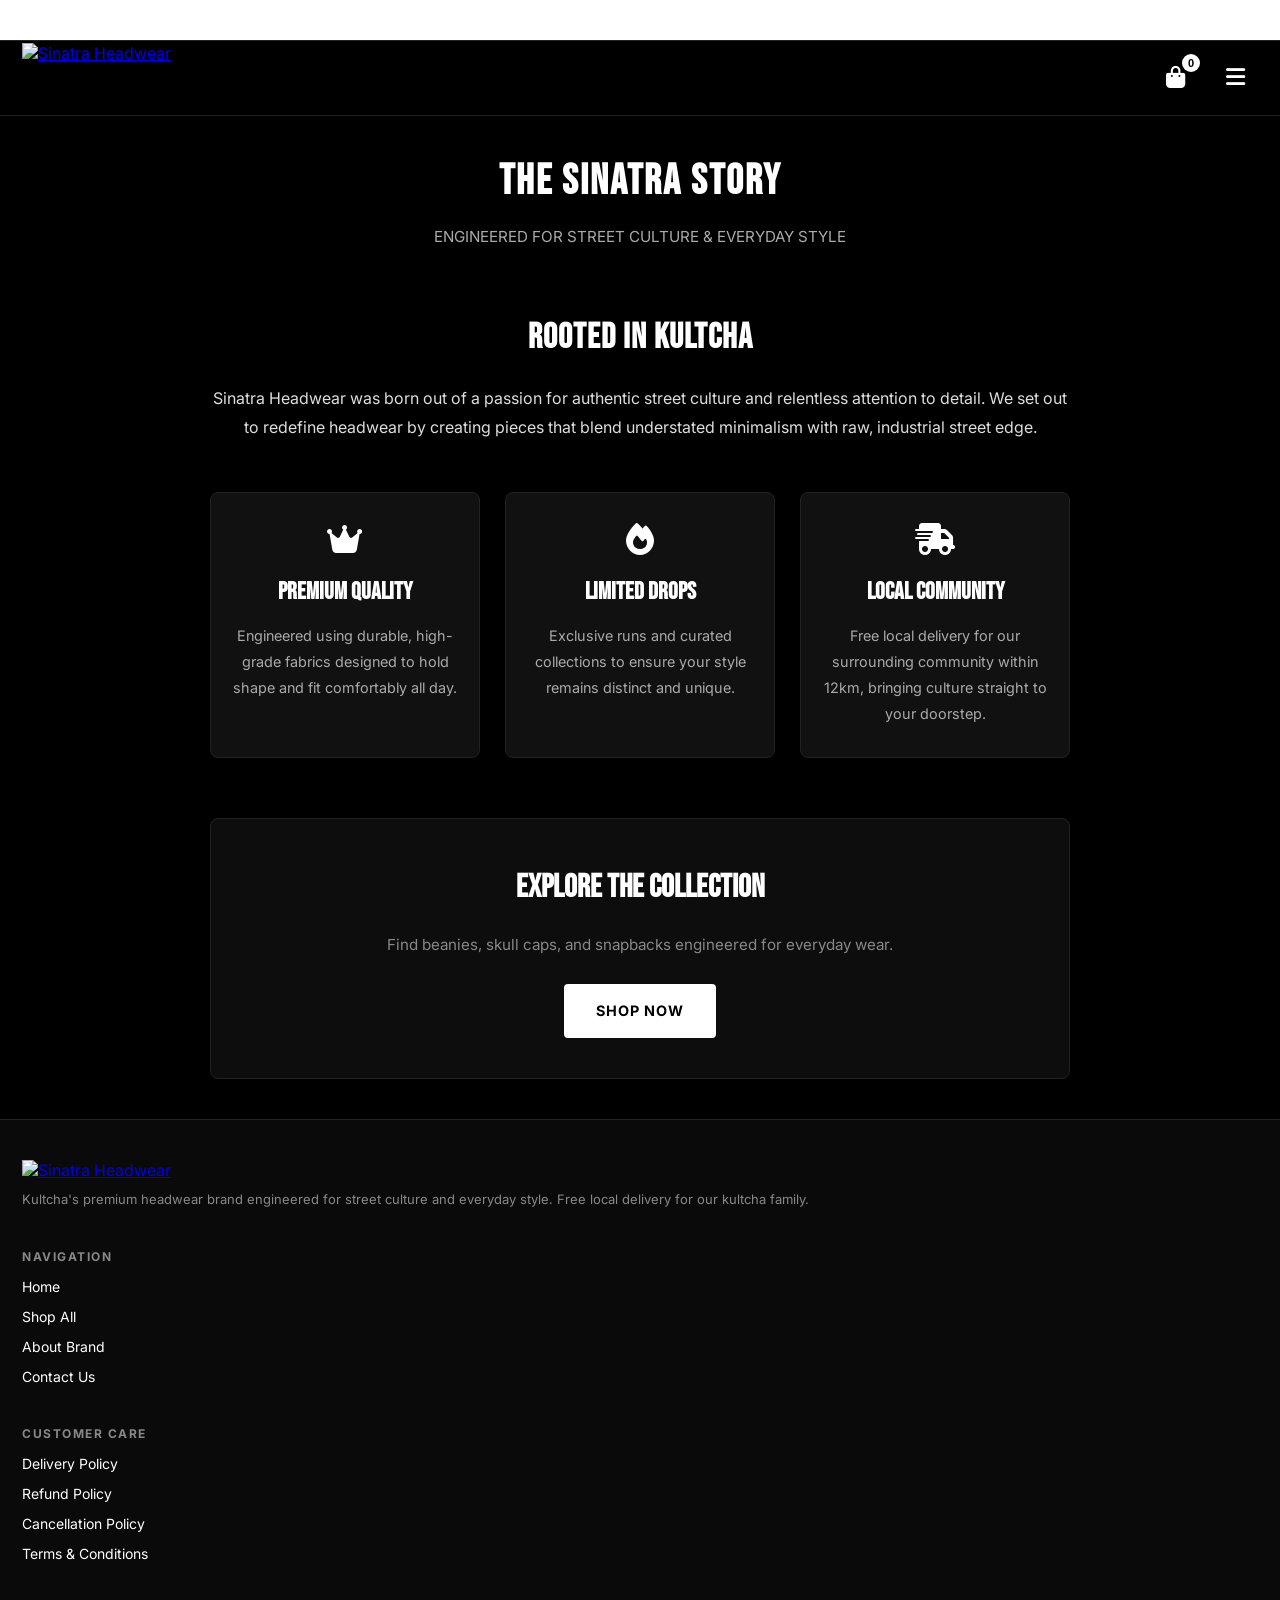
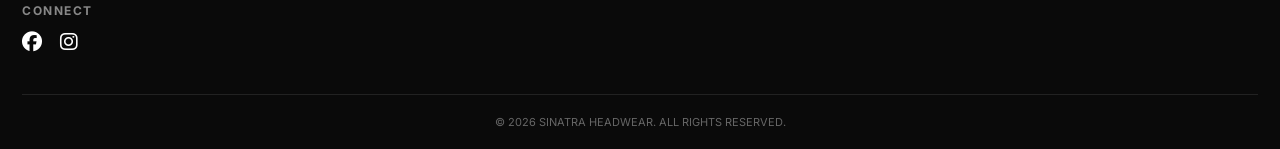
==== about.html @ 1bd2e00b "Add files via upload" ====
<!DOCTYPE html>
<html lang="en">
<head>
  <meta charset="UTF-8">
  <meta name="viewport" content="width=device-width, initial-scale=1.0">
  <title>About Us | Sinatra Headwear</title>

  <link rel="preconnect" href="https://fonts.googleapis.com">
  <link rel="preconnect" href="https://fonts.gstatic.com" crossorigin>
  <link href="https://fonts.googleapis.com/css2?family=Bebas+Neue&family=Inter:wght@300;400;500;600;700&display=swap" rel="stylesheet">

  <link rel="stylesheet" href="https://cdnjs.cloudflare.com/ajax/libs/font-awesome/6.7.2/css/all.min.css">

  <link rel="stylesheet" href="css/style.css">
  <link rel="stylesheet" href="style.css">
</head>
<body>

  <div class="announcement-bar">
    <p>Free Local Delivery • Free Delivery on Orders Over R600 • Delivery 4–12 Business Days • Limited Stock</p>
  </div>

  <header>
    <a href="index.html" class="logo">
      <img src="images/IMG_9084.png" alt="Sinatra Headwear">
    </a>

    <div class="header-icons">
      <button id="cartBtn" aria-label="Cart">
        <i class="fa-solid fa-bag-shopping"></i>
        <span id="cartCount">0</span>
      </button>

      <button id="menuBtn" aria-label="Menu">
        <i class="fa-solid fa-bars"></i>
      </button>
    </div>
  </header>

  <div class="menu-panel" id="menuPanel">
    <button id="closeMenu" aria-label="Close Menu"><i class="fa-solid fa-xmark"></i></button>

    <div class="menu-logo">
      <img src="images/IMG_9084.png" alt="Sinatra Headwear Logo">
    </div>

    <nav>
      <a href="index.html">Home</a>
      <button id="shopToggle">Shop <i class="fa-solid fa-chevron-down"></i></button>
      <div id="shopLinks">
        <a href="shop.html?category=beanies">Beanies</a>
        <a href="shop.html?category=skullcaps">Skull Caps</a>
        <a href="shop.html?category=caps">Caps</a>
      </div>
      <a href="about.html" class="active">About</a>
      <a href="contact.html">Contact</a>
    </nav>
  </div>

  <div class="cart-panel" id="cartPanel">
    <button id="closeCart" aria-label="Close Cart"><i class="fa-solid fa-xmark"></i></button>
    <h2>Your Cart</h2>

    <div id="cartItems">
      <p class="empty-msg">Your cart is empty.</p>
    </div>

    <div class="cart-footer">
      <div class="cart-total-row">
        <span>Total:</span>
        <span id="cartTotal">R0.00</span>
      </div>
      <a href="checkout.html" class="checkout-btn">Proceed To Checkout</a>
    </div>
  </div>

  <section class="shop-header">
    <h1>THE SINATRA STORY</h1>
    <p style="color: #aaa; margin-top: 10px; font-size: 0.95rem;">ENGINEERED FOR STREET CULTURE & EVERYDAY STYLE</p>
  </section>

  <section style="max-width: 900px; margin: 40px auto; padding: 0 20px; line-height: 1.8; color: #ddd; font-family: 'Inter', sans-serif;">
    <div style="margin-bottom: 40px; text-align: center;">
      <h2 style="font-family: 'Bebas Neue', sans-serif; font-size: 2.2rem; color: #fff; letter-spacing: 1px; margin-bottom: 15px;">
        ROOTED IN KULTCHA
      </h2>
      <p>
        Sinatra Headwear was born out of a passion for authentic street culture and relentless attention to detail. We set out to redefine headwear by creating pieces that blend understated minimalism with raw, industrial street edge.
      </p>
    </div>

    <div style="display: grid; grid-template-columns: repeat(auto-fit, minmax(250px, 1fr)); gap: 25px; margin: 50px 0;">
      <div style="background: #111; padding: 30px 20px; border: 1px solid #222; border-radius: 8px; text-align: center;">
        <i class="fa-solid fa-crown" style="font-size: 2rem; color: #fff; margin-bottom: 15px;"></i>
        <h3 style="font-family: 'Bebas Neue', sans-serif; font-size: 1.5rem; color: #fff; margin-bottom: 10px;">PREMIUM QUALITY</h3>
        <p style="font-size: 0.9rem; color: #aaa;">Engineered using durable, high-grade fabrics designed to hold shape and fit comfortably all day.</p>
      </div>

      <div style="background: #111; padding: 30px 20px; border: 1px solid #222; border-radius: 8px; text-align: center;">
        <i class="fa-solid fa-fire" style="font-size: 2rem; color: #fff; margin-bottom: 15px;"></i>
        <h3 style="font-family: 'Bebas Neue', sans-serif; font-size: 1.5rem; color: #fff; margin-bottom: 10px;">LIMITED DROPS</h3>
        <p style="font-size: 0.9rem; color: #aaa;">Exclusive runs and curated collections to ensure your style remains distinct and unique.</p>
      </div>

      <div style="background: #111; padding: 30px 20px; border: 1px solid #222; border-radius: 8px; text-align: center;">
        <i class="fa-solid fa-truck-fast" style="font-size: 2rem; color: #fff; margin-bottom: 15px;"></i>
        <h3 style="font-family: 'Bebas Neue', sans-serif; font-size: 1.5rem; color: #fff; margin-bottom: 10px;">LOCAL COMMUNITY</h3>
        <p style="font-size: 0.9rem; color: #aaa;">Free local delivery for our surrounding community within 12km, bringing culture straight to your doorstep.</p>
      </div>
    </div>

    <div style="text-align: center; margin-top: 60px; padding: 40px 20px; background: #0d0d0d; border-radius: 8px; border: 1px solid #222;">
      <h2 style="font-family: 'Bebas Neue', sans-serif; font-size: 2rem; color: #fff; margin-bottom: 15px;">EXPLORE THE COLLECTION</h2>
      <p style="color: #888; font-size: 0.95rem; margin-bottom: 25px;">Find beanies, skull caps, and snapbacks engineered for everyday wear.</p>
      <a href="shop.html" style="display: inline-block; background: #fff; color: #000; padding: 14px 32px; font-weight: 700; font-size: 0.9rem; text-decoration: none; border-radius: 4px; letter-spacing: 1px; text-transform: uppercase;">
        SHOP NOW
      </a>
    </div>
  </section>

  <footer class="footer">
    <div class="footer-brand">
      <a href="index.html" class="footer-logo">
        <img src="images/IMG_9084.png" alt="Sinatra Headwear">
      </a>
      <p>Kultcha's premium headwear brand engineered for street culture and everyday style. Free local delivery for our kultcha family.</p>
    </div>

    <div class="footer-section">
      <h4>NAVIGATION</h4>
      <ul>
        <li><a href="index.html">Home</a></li>
        <li><a href="shop.html">Shop All</a></li>
        <li><a href="about.html">About Brand</a></li>
        <li><a href="contact.html">Contact Us</a></li>
      </ul>
    </div>

    <div class="footer-section">
      <h4>CUSTOMER CARE</h4>
      <ul>
        <li><a href="delivery-policy.html">Delivery Policy</a></li>
        <li><a href="refund-policy.html">Refund Policy</a></li>
        <li><a href="cancellation-policy.html">Cancellation Policy</a></li>
        <li><a href="terms.html">Terms & Conditions</a></li>
      </ul>
    </div>

    <div class="footer-section">
      <h4>CONNECT</h4>
      <div class="social-icons">
        <a href="https://www.facebook.com/share/1D34Nvp3yB/?mibextid=wwXIfr" target="_blank" rel="noopener noreferrer" aria-label="Facebook">
          <i class="fa-brands fa-facebook"></i>
        </a>
        <a href="https://www.instagram.com/_sinatraheadwear?igsh=MXd2aTVxZmVpcDVneg%3D%3D&utm_source=qr" target="_blank" rel="noopener noreferrer" aria-label="Instagram">
          <i class="fa-brands fa-instagram"></i>
        </a>
      </div>
    </div>

    <div class="footer-bottom">
      <p>&copy; 2026 SINATRA HEADWEAR. ALL RIGHTS RESERVED.</p>
    </div>
  </footer>

  <script src="js/script.js"></script>
  <script src="script.js"></script>
</body>
</html>
---- style.css ----
/* ==========================
   SINATRA HEADWEAR - DARK THEME
========================== */

* {
  margin: 0;
  padding: 0;
  box-sizing: border-box;
}

html {
  scroll-behavior: smooth;
}

body {
  font-family: 'Inter', sans-serif;
  background: #000000;
  color: #ffffff;
}

/* ANNOUNCEMENT BAR CONTAINER */
.announcement-bar {
  background-color: #fff;
  color: #111;
  overflow: hidden;
  white-space: nowrap;
  padding: 10px 0;
  border-bottom: 1px solid #222;
}

/* SCROLLING TEXT ANIMATION */
.announcement-bar p {
  display: inline-block;
  padding-left: 100%;
  margin: 0;
  font-size: 0.85rem;
  letter-spacing: 1px;
  text-transform: uppercase;
  animation: marquee 10s linear infinite;
}

/* PAUSE ON HOVER (OPTIONAL) */
.announcement-bar:hover p {
  animation-play-state: paused;
}

/* MARQUEE KEYFRAMES */
@keyframes marquee {
  0% {
    transform: translate(0, 0);
  }
  
  100% {
    transform: translate(-100%, 0);
  }
}

/* Header */
header {
  position: sticky;
  top: 0;
  background: #000000;
  height: 75px;
  display: flex;
  align-items: center;
  justify-content: space-between;
  padding: 0 22px;
  z-index: 999;
  border-bottom: 1px solid #222222;
}

/* Header Logo Image */
.logo {
  display: flex;
  align-items: center;
}

.logo img {
  height: 70px;
  width: auto;
  object-fit: contain;
}

/* Header Icons (Cart & Menu - White Color) */
.header-icons {
  display: flex;
  align-items: center;
  gap: 15px;
}

.header-icons button {
  width: 45px;
  height: 45px;
  border: none;
  background: none;
  cursor: pointer;
  position: relative;
  font-size: 22px;
  color: #ffffff; /* Sets icons to white */
}

.header-icons i {
  color: #ffffff; /* Ensures FontAwesome icons are white */
}

#cartCount {
  position: absolute;
  top: -2px;
  right: -2px;
  width: 18px;
  height: 18px;
  background: #ffffff;
  color: #000000;
  border-radius: 50%;
  font-size: 11px;
  font-weight: 800;
  display: flex;
  justify-content: center;
  align-items: center;
}

/* Hero Section */
.hero {
  min-height: 80vh;
  display: flex;
  flex-direction: column;
  justify-content: center;
  align-items: center;
  text-align: center;
  padding: 40px 20px;
  background: #000000;
}

.welcome {
  color: #888888;
  letter-spacing: 2px;
  margin-bottom: 15px;
  text-transform: uppercase;
  font-size: 12px;
}

.star-icon {
  font-size: 24px;
  color: #ffffff;
  margin-bottom: 15px;
}

.hero h1 {
  font-family: "Bebas Neue", sans-serif;
  font-size: 56px;
  line-height: 1.1;
  letter-spacing: 2px;
  color: #ffffff;
}

.hero p {
  margin-top: 20px;
  max-width: 420px;
  color: #aaaaaa;
  line-height: 1.6;
  font-size: 14px;
}

.shop-btn {
  margin-top: 35px;
  text-decoration: none;
  background: #ffffff;
  color: #000000;
  padding: 16px 45px;
  border-radius: 30px;
  font-weight: 700;
  font-size: 14px;
  letter-spacing: 1px;
  transition: transform 0.2s ease, background 0.2s ease;
}

.shop-btn:hover {
  background: #dddddd;
  transform: translateY(-2px);
}

/* Featured Collections */
.featured-collections {
  padding: 50px 20px;
  background: #000000;
  border-top: 1px solid #1a1a1a;
}

.featured-collections h2 {
  font-family: "Bebas Neue", sans-serif;
  font-size: 32px;
  letter-spacing: 2px;
  text-align: center;
  margin-bottom: 30px;
}

.collection-grid {
  display: flex;
  flex-direction: column;
  gap: 20px;
  max-width: 400px;
  margin: 0 auto;
}

.collection-card {
  background: #111111;
  border: 1px solid #222222;
  border-radius: 12px;
  padding: 20px;
  text-decoration: none;
  color: #ffffff;
}

.card-icon-wrapper {
  height: 110px;
  background: #181818;
  border-radius: 8px;
  display: flex;
  align-items: center;
  justify-content: center;
  font-size: 40px;
  color: #666666;
  position: relative;
  margin-bottom: 15px;
}

.card-badge {
  position: absolute;
  top: 10px;
  right: 10px;
  background: #ffffff;
  color: #000000;
  font-size: 10px;
  font-weight: 800;
  padding: 4px 8px;
  border-radius: 4px;
}

.card-title {
  display: flex;
  justify-content: space-between;
  align-items: center;
  font-weight: 600;
}

/* Side Drawers (Menu & Cart) */
.menu-panel, .cart-panel {
  position: fixed;
  top: 0;
  height: 100vh;
  width: 320px;
  max-width: 85%;
  background: #111111;
  color: #ffffff;
  padding: 30px 25px;
  transition: 0.4s ease;
  z-index: 2000;
  box-shadow: 0 0 30px rgba(0, 0, 0, 0.8);
}

.menu-panel {
  left: -100%;
}

.menu-panel.active {
  left: 0;
}

.cart-panel {
  right: -100%;
}

.cart-panel.active {
  right: 0;
}

#closeMenu, #closeCart {
  background: none;
  border: none;
  font-size: 24px;
  color: #ffffff;
  float: right;
  cursor: pointer;
}

.menu-logo {
  display: flex;
  justify-content: left;
  align-items: left;
  padding: 20px 0 30px;
  border-bottom: 1px solid #222;
  margin-bottom: 20px;
}

.menu-logo img {
  width: 65px;
  height: auto;
  object-fit: contain;
}
.menu-panel nav {
  display: flex;
  flex-direction: column;
}

.menu-panel nav a, #shopToggle {
  padding: 14px 0;
  text-decoration: none;
  color: #ffffff;
  background: none;
  border: none;
  text-align: left;
  font-size: 18px;
  cursor: pointer;
  border-bottom: 1px solid #222222;
  display: flex;
  justify-content: space-between;
  align-items: center;
}

#shopLinks {
  display: none;
  padding-left: 15px;
  background: #181818;
}

#shopLinks a {
  font-size: 15px;
  color: #aaaaaa;
}

.checkout-btn {
  margin-top: 30px;
  width: 100%;
  height: 50px;
  border: none;
  border-radius: 25px;
  background: #ffffff;
  color: #000000;
  font-size: 15px;
  font-weight: 700;
  cursor: pointer;
}

/* Footer Styling */
.footer {
  background: #0a0a0a;
  border-top: 1px solid #222222;
  padding: 40px 22px 20px 22px;
  display: flex;
  flex-direction: column;
  gap: 40px;
}

.footer-logo img {
  height: 40px;
  width: auto;
  margin-bottom: 10px;
}

.footer-brand p {
  color: #888888;
  font-size: 13px;
  line-height: 1.5;
}

.footer-section h4 {
  font-size: 12px;
  letter-spacing: 1.5px;
  color: #888888;
  margin-bottom: 12px;
}

.footer-section ul {
  list-style: none;
  display: flex;
  flex-direction: column;
  gap: 10px;
}

.footer-section ul li a {
  color: #ffffff;
  text-decoration: none;
  font-size: 14px;
}

.social-icons {
  display: flex;
  gap: 18px;
}

.social-icons a {
  color: #ffffff;
  font-size: 20px;
}

.footer-bottom {
  border-top: 1px solid #222222;
  padding-top: 20px;
  text-align: center;
  font-size: 11px;
  color: #666666;
}

/* --- SHOP PAGE STYLES --- */
.shop-header {
  padding: 40px 20px 20px 20px;
  text-align: center;
  background: #000000;
}

.shop-header h1 {
  font-family: "Bebas Neue", sans-serif;
  font-size: 42px;
  letter-spacing: 2px;
  margin-bottom: 20px;
}

.filter-pills {
  display: flex;
  justify-content: center;
  gap: 10px;
  flex-wrap: wrap;
}

.filter-btn {
  background: #111111;
  color: #888888;
  border: 1px solid #222222;
  padding: 8px 18px;
  border-radius: 20px;
  font-size: 13px;
  font-weight: 600;
  cursor: pointer;
  transition: 0.2s;
}

.filter-btn.active,
.filter-btn:hover {
  background: #ffffff;
  color: #000000;
  border-color: #ffffff;
}

.products-section {
  padding: 30px 20px 60px 20px;
  background: #000000;
}

.product-grid {
  display: grid;
  grid-template-columns: repeat(2, 1fr);
  gap: 15px;
  max-width: 600px;
  margin: 0 auto;
}

.product-card {
  background: #111111;
  border: 1px solid #222222;
  border-radius: 12px;
  padding: 15px;
  display: flex;
  flex-direction: column;
  justify-content: space-between;
}

.product-image-box {
  height: 130px;
  background: #181818;
  border-radius: 8px;
  display: flex;
  align-items: center;
  justify-content: center;
  margin-bottom: 12px;
  position: relative;
}

.product-image-box img {
  max-height: 90px;
  width: auto;
  object-fit: contain;
}

.product-image-box i {
  font-size: 45px;
  color: #555555;
}

.product-title {
  font-size: 14px;
  font-weight: 700;
  margin-bottom: 5px;
}

.product-price {
  font-size: 13px;
  color: #aaaaaa;
  margin-bottom: 12px;
}

.add-cart-btn {
  background: #ffffff;
  color: #000000;
  border: none;
  padding: 10px;
  border-radius: 20px;
  font-weight: 700;
  font-size: 12px;
  cursor: pointer;
  width: 100%;
}

.add-cart-btn:active {
  transform: scale(0.96);
}

.cart-footer {
  margin-top: 20px;
  border-top: 1px solid #222222;
  padding-top: 15px;
}

.cart-total-row {
  display: flex;
  justify-content: space-between;
  font-size: 16px;
  font-weight: 700;
  margin-bottom: 15px;
}

.checkout-btn {
  display: block;
  text-align: center;
  text-decoration: none;
  line-height: 50px;
}

/* ==========================================
   PRODUCT OPTIONS MODAL & TOAST NOTIFICATION
   ========================================== */

/* Modal Background Overlay */
.modal-overlay {
  position: fixed;
  top: 0;
  left: 0;
  width: 100%;
  height: 100%;
  background: rgba(0, 0, 0, 0.6);
  display: flex;
  justify-content: center;
  align-items: center;
  z-index: 2000;
}

/* Options Popup Box */
.modal-content {
  background: #ffffff;
  padding: 25px;
  border-radius: 12px;
  width: 90%;
  max-width: 380px;
  color: #111111;
  font-family: 'Inter', sans-serif;
  box-shadow: 0 10px 25px rgba(0, 0, 0, 0.3);
}

.modal-content h3 {
  font-family: 'Bebas Neue', sans-serif;
  font-size: 1.8rem;
  margin-bottom: 15px;
  letter-spacing: 1px;
}

.option-group {
  margin-bottom: 15px;
}

.option-group label {
  display: block;
  font-size: 0.85rem;
  font-weight: 600;
  margin-bottom: 6px;
  text-transform: uppercase;
}

.option-group select, 
.option-group input {
  width: 100%;
  padding: 10px;
  border: 1px solid #ccc;
  border-radius: 6px;
  font-size: 0.95rem;
  box-sizing: border-box;
}

.modal-actions {
  display: flex;
  gap: 10px;
  margin-top: 20px;
}

.confirm-btn {
  flex: 1;
  background-color: #000000;
  color: #ffffff;
  border: none;
  padding: 12px;
  border-radius: 6px;
  font-weight: 600;
  cursor: pointer;
}

.cancel-btn {
  background: transparent;
  border: 1px solid #ccc;
  color: #333333;
  padding: 12px 16px;
  border-radius: 6px;
  cursor: pointer;
}

/* Toast Notification */
.cart-toast {
  position: fixed;
  bottom: 25px;
  right: 25px;
  background-color: #28a745;
  color: #ffffff;
  padding: 14px 20px;
  border-radius: 8px;
  font-family: 'Inter', sans-serif;
  font-weight: 600;
  box-shadow: 0 5px 15px rgba(0, 0, 0, 0.2);
  z-index: 3000;
  transition: opacity 0.3s ease, transform 0.3s ease;
}

/* Utility Class to Hide Elements */
.hidden {
  display: none !important;
}

/* ==========================================
   GALXBOY-STYLE QUICK SELECT MODAL & TOAST
   ========================================== */

/* Dark Overlay behind Modal */
.modal-overlay {
  position: fixed;
  top: 0;
  left: 0;
  width: 100vw;
  height: 100vh;
  background-color: rgba(0, 0, 0, 0.5);
  display: flex;
  justify-content: center;
  align-items: center;
  z-index: 9999;
}

/* White Container Card */
.modal-card {
  position: relative;
  background-color: #ffffff;
  width: 90%;
  max-width: 400px;
  padding: 30px 24px 24px 24px;
  border-radius: 4px;
  box-shadow: 0 4px 20px rgba(0, 0, 0, 0.15);
  box-sizing: border-box;
}

/* Close 'X' Button at Top Right */
.close-x {
  position: absolute;
  top: 10px;
  right: 15px;
  background: none;
  border: none;
  font-size: 28px;
  font-weight: 300;
  color: #000000;
  cursor: pointer;
  line-height: 1;
}

/* Form Fields */
.modal-field {
  margin-bottom: 18px;
  text-align: left;
}

.modal-field label {
  display: block;
  font-family: 'Inter', sans-serif;
  font-size: 14px;
  color: #333333;
  margin-bottom: 8px;
  font-weight: 500;
}

/* Grey Input Select & Number Boxes */
.modal-field select,
.modal-field input[type="number"] {
  width: 100%;
  height: 46px;
  background-color: #f0f0f2;
  border: 1px solid #e2e2e5;
  border-radius: 6px;
  padding: 0 14px;
  font-family: 'Inter', sans-serif;
  font-size: 15px;
  color: #111111;
  box-sizing: border-box;
  outline: none;
  appearance: auto;
}

/* Main Black "ADD TO CART" Button */
.modal-add-btn {
  width: 100%;
  height: 50px;
  background-color: #000000;
  color: #ffffff;
  border: none;
  border-radius: 4px;
  font-family: 'Inter', sans-serif;
  font-weight: 700;
  font-size: 14px;
  letter-spacing: 1px;
  text-transform: uppercase;
  cursor: pointer;
  margin-top: 10px;
  transition: background-color 0.2s ease;
}

.modal-add-btn:hover {
  background-color: #222222;
}

/* Success Toast Popup */
.cart-toast {
  position: fixed;
  bottom: 25px;
  right: 25px;
  background-color: #000000;
  color: #ffffff;
  padding: 14px 24px;
  border-radius: 6px;
  font-family: 'Inter', sans-serif;
  font-size: 14px;
  font-weight: 600;
  box-shadow: 0 5px 15px rgba(0, 0, 0, 0.2);
  z-index: 10000;
  display: flex;
  align-items: center;
  gap: 10px;
}

/* Helper Class to Hide Elements */
.hidden {
  display: none !important;
}

/* CONTAINER ADJUSTMENTS */
.card-icon-wrapper {
  position: relative;
  width: 100%;
  height: 200px; /* Adjust height as needed */
  display: flex;
  align-items: center;
  justify-content: center;
  background-color: #111;
  border-radius: 8px;
  overflow: hidden;
  padding: 10px;
}

/* MAKE IMAGES CONTAIN AND FIT RESPONSIBLY */
.card-icon-wrapper img {
  max-width: 70%;
  max-height: 100%;
  width: auto;
  height: auto;
  object-fit: contain; /* Prevents cropping and fits entire hat in card */
  display: block;
}

/* DIM OUT-OF-STOCK PRODUCT CARDS */
.product-card.out-of-stock img {
  opacity: 0.5; /* Grays out/dims the image */
  filter: grayscale(80%);
}

/* SOLD OUT BADGE */
.sold-out-badge {
  position: absolute;
  top: 10px;
  right: 10px;
  background-color: #e63946; /* Red badge */
  color: #ffffff;
  font-family: 'Bebas Neue', sans-serif;
  font-size: 0.9rem;
  letter-spacing: 1px;
  padding: 4px 10px;
  border-radius: 4px;
  text-transform: uppercase;
  z-index: 2;
}

/* DISABLED BUTTON STYLE */
.add-to-cart-btn:disabled {
  background-color: #333333 !important;
  color: #777777 !important;
  cursor: not-allowed !important;
  border: 1px solid #444444 !important;
  opacity: 0.7;
}

.product-card{
    opacity:0;
    transform:translateY(30px);
    animation:fadeUp .7s ease forwards;
}

@keyframes fadeUp{
    from{
        opacity:0;
        transform:translateY(30px);
    }
    to{
        opacity:1;
        transform:translateY(0);
    }
}
.product-card {
  transition: .35s ease;
}

.product-card:hover {
  transform: translateY(-8px);
  box-shadow: 0 18px 40px rgba(0, 0, 0, .25);
}

button {
  transition: .3s ease;
}

button:hover {
  transform: scale(1.05);
}

button:active {
  transform: scale(.96);
}

.product-card img {
  transition: .4s ease;
}

.product-card:hover img {
  transform: scale(1.08);
}

/* ===== HOME PAGE ANIMATIONS ===== */

/* Page fade in */
body {
  animation: pageFade 0.8s ease-in;
}

@keyframes pageFade {
  from {
    opacity: 0;
  }
  
  to {
    opacity: 1;
  }
}


/* Logo animation */
.logo {
  animation: logoDrop 1s ease;
}

@keyframes logoDrop {
  from {
    transform: translateY(-40px);
    opacity: 0;
  }
  
  to {
    transform: translateY(0);
    opacity: 1;
  }
}


/* Hero text animation */
.hero h1 {
  animation: slideLeft 1s ease;
}

.hero p {
  animation: slideLeft 1.3s ease;
}


@keyframes slideLeft {
  from {
    transform: translateX(-50px);
    opacity: 0;
  }
  
  to {
    transform: translateX(0);
    opacity: 1;
  }
}


/* Button animation */
.hero button {
  animation: buttonPop 1.5s ease;
}


@keyframes buttonPop {
  
  from {
    transform: scale(0.7);
    opacity: 0;
  }
  
  to {
    transform: scale(1);
    opacity: 1;
  }
  
}


/* Product cards animation */
.product-card {
  animation: productAppear 0.8s ease forwards;
  opacity: 0;
}


.product-card:nth-child(1) {
  animation-delay: 0.2s;
}

.product-card:nth-child(2) {
  animation-delay: 0.4s;
}

.product-card:nth-child(3) {
  animation-delay: 0.6s;
}


@keyframes productAppear {
  
  from {
    transform: translateY(50px);
    opacity: 0;
  }
  
  to {
    transform: translateY(0);
    opacity: 1;
  }
  
}


/* Hover effect on products */
.product-card:hover {
  
  transform: translateY(-10px);
  transition: 0.3s ease;
  
}


/* Images zoom slightly */
.product-card img {
  
  transition: 0.4s ease;
  
}


.product-card:hover img {
  
  transform: scale(1.05);
  
}

/* ===== ABOUT PAGE ANIMATIONS ===== */

/* About section fade in */
.about-section {
  animation: aboutFade 10s ease;
}


@keyframes aboutFade {
  
  from {
    opacity: 0;
    transform: translateY(40px);
  }
  
  to {
    opacity: 1;
    transform: translateY(0);
  }
  
}


/* About image animation */
.about-section img {
  
  animation: imageSlide 1.2s ease;
  
}


@keyframes imageSlide {
  
  from {
    opacity: 0;
    transform: translateX(-50px);
  }
  
  to {
    opacity: 1;
    transform: translateX(0);
  }
  
}


/* About heading animation */
.about-section h1 {
  
  animation: headingMove 10s ease;
  
}


@keyframes headingMove {
  
  from {
    opacity: 0;
    letter-spacing: 10px;
  }
  
  to {
    opacity: 1;
    letter-spacing: normal;
  }
  
}



/* ===== CONTACT PAGE ANIMATIONS ===== */


/* Contact container */
.contact-container {
  
  animation: contactAppear 1s ease;
  
}


@keyframes contactAppear {
  
  from {
    opacity: 0;
    transform: scale(0.9);
  }
  
  to {
    opacity: 1;
    transform: scale(1);
  }
  
}



/* Contact form inputs */

.contact-container input,
.contact-container textarea {
  
  transition: 0.3s ease;
  
}


.contact-container input:focus,
.contact-container textarea:focus {
  
  transform: translateY(-3px);
  box-shadow: 0 5px 15px rgba(0, 0, 0, 0.15);
  
}



/* Contact button */

.contact-container button {
  
  transition: 0.3s ease;
  
}


.contact-container button:hover {
  
  transform: translateY(-5px);
  letter-spacing: 1px;
  
}



/* Page loading animation for all pages */

body {
  
  animation: pageLoad 0.8s ease;
  
}


@keyframes pageLoad {
  
  from {
    opacity: 0;
  }
  
  to {
    opacity: 1;
  }
  
}

/* ==========================================
   GALXBOY-STYLE COLOR SWATCHES FOR PRODUCTS
   ========================================== */
.color-swatches {
  display: flex;
  gap: 8px;
  justify-content: center;
  align-items: center;
  margin: 10px 0 12px 0;
}

.color-swatch {
  width: 20px;
  height: 20px;
  border-radius: 2px;
  border: 1px solid #444;
  cursor: pointer;
  transition: transform 0.15s ease, border-color 0.15s ease;
  padding: 0;
  background-clip: padding-box;
}

.color-swatch:hover {
  transform: scale(1.15);
}

.color-swatch.active {
  border: 2px solid #ffffff !important;
  box-shadow: 0 0 5px rgba(255, 255, 255, 0.5);
  transform: scale(1.1);
}
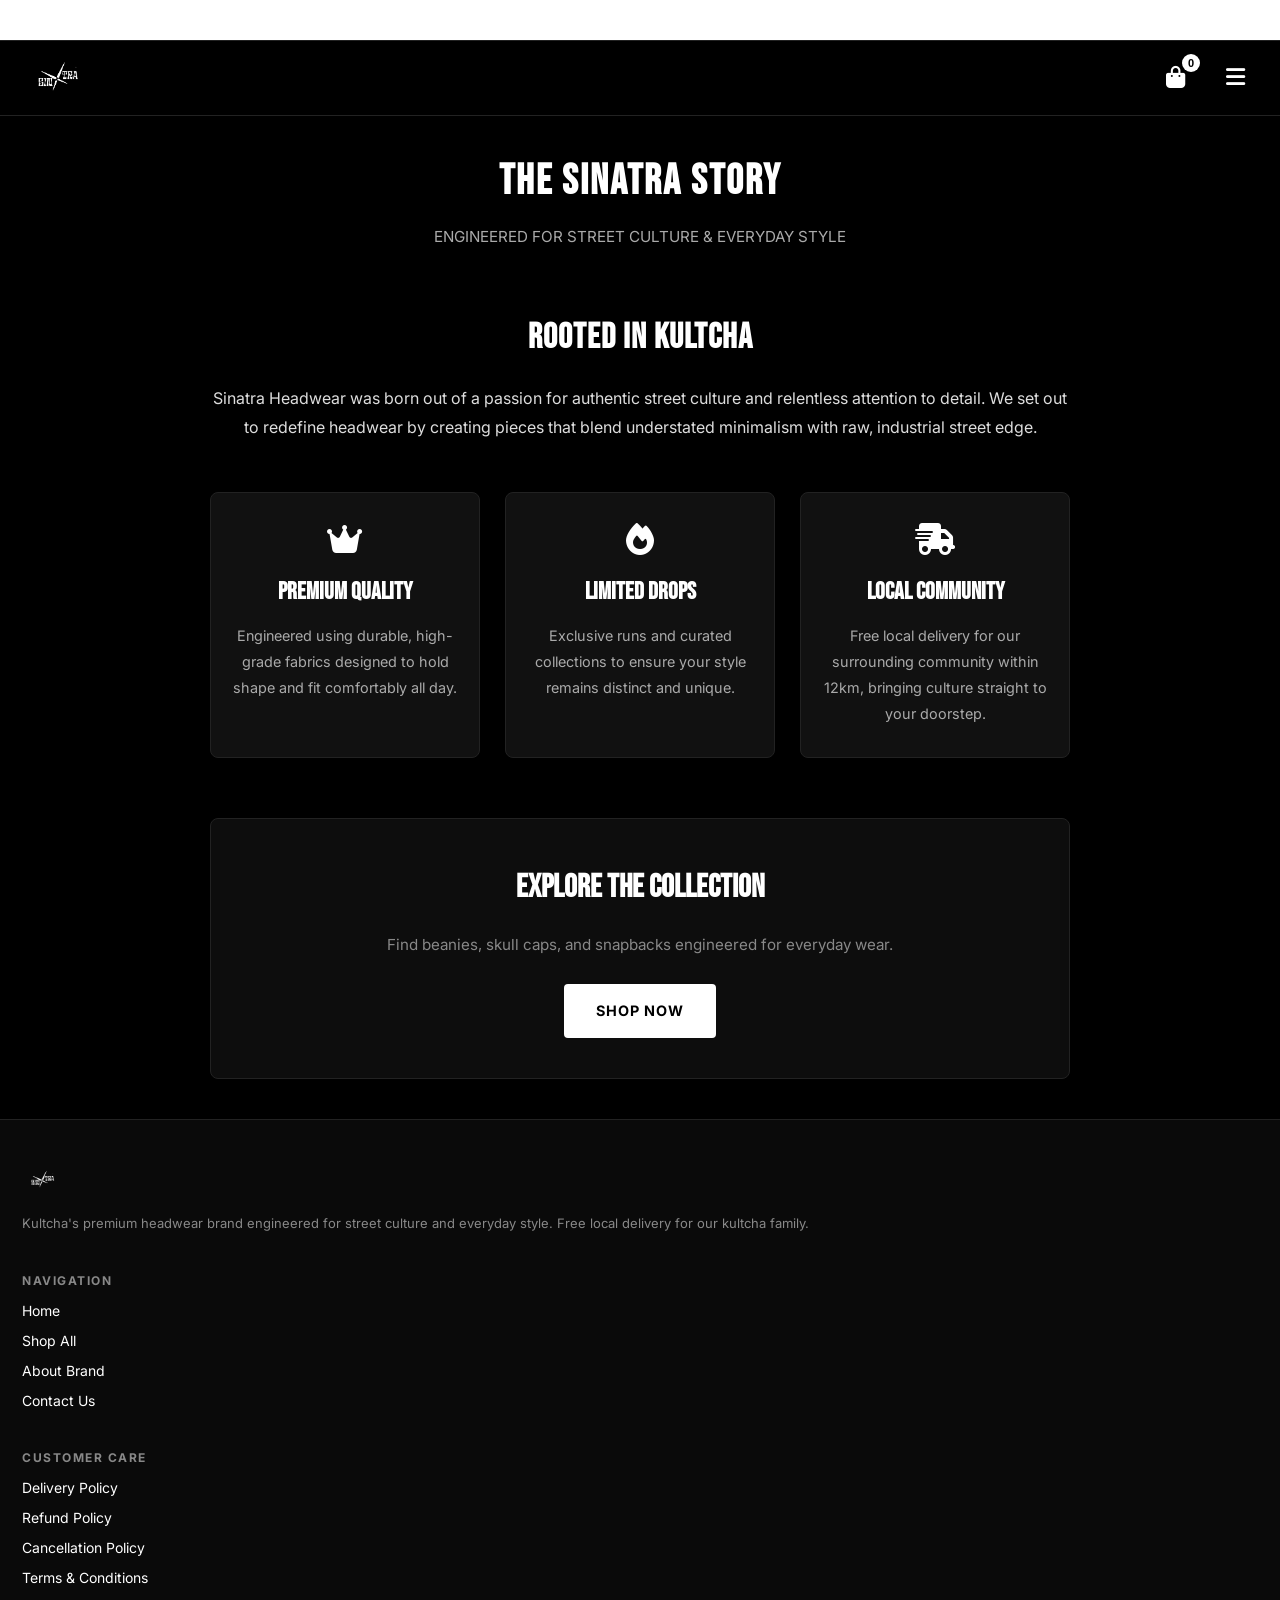
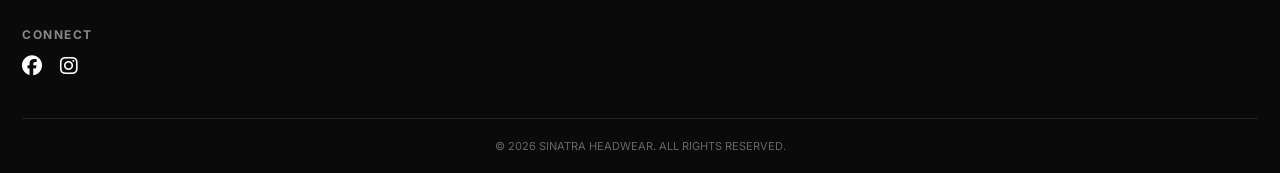
==== commit 2a09176a: "Update about.html" ====
--- a/about.html
+++ b/about.html
@@ -22,7 +22,7 @@
 
   <header>
     <a href="index.html" class="logo">
-      <img src="images/IMG_9084.png" alt="Sinatra Headwear">
+      <img src="IMG_9084.png" alt="Sinatra Headwear">
     </a>
 
     <div class="header-icons">
@@ -41,7 +41,7 @@
     <button id="closeMenu" aria-label="Close Menu"><i class="fa-solid fa-xmark"></i></button>
 
     <div class="menu-logo">
-      <img src="images/IMG_9084.png" alt="Sinatra Headwear Logo">
+      <img src="IMG_9084.png" alt="Sinatra Headwear Logo">
     </div>
 
     <nav>
@@ -121,7 +121,7 @@
   <footer class="footer">
     <div class="footer-brand">
       <a href="index.html" class="footer-logo">
-        <img src="images/IMG_9084.png" alt="Sinatra Headwear">
+        <img src="IMG_9084.png" alt="Sinatra Headwear">
       </a>
       <p>Kultcha's premium headwear brand engineered for street culture and everyday style. Free local delivery for our kultcha family.</p>
     </div>
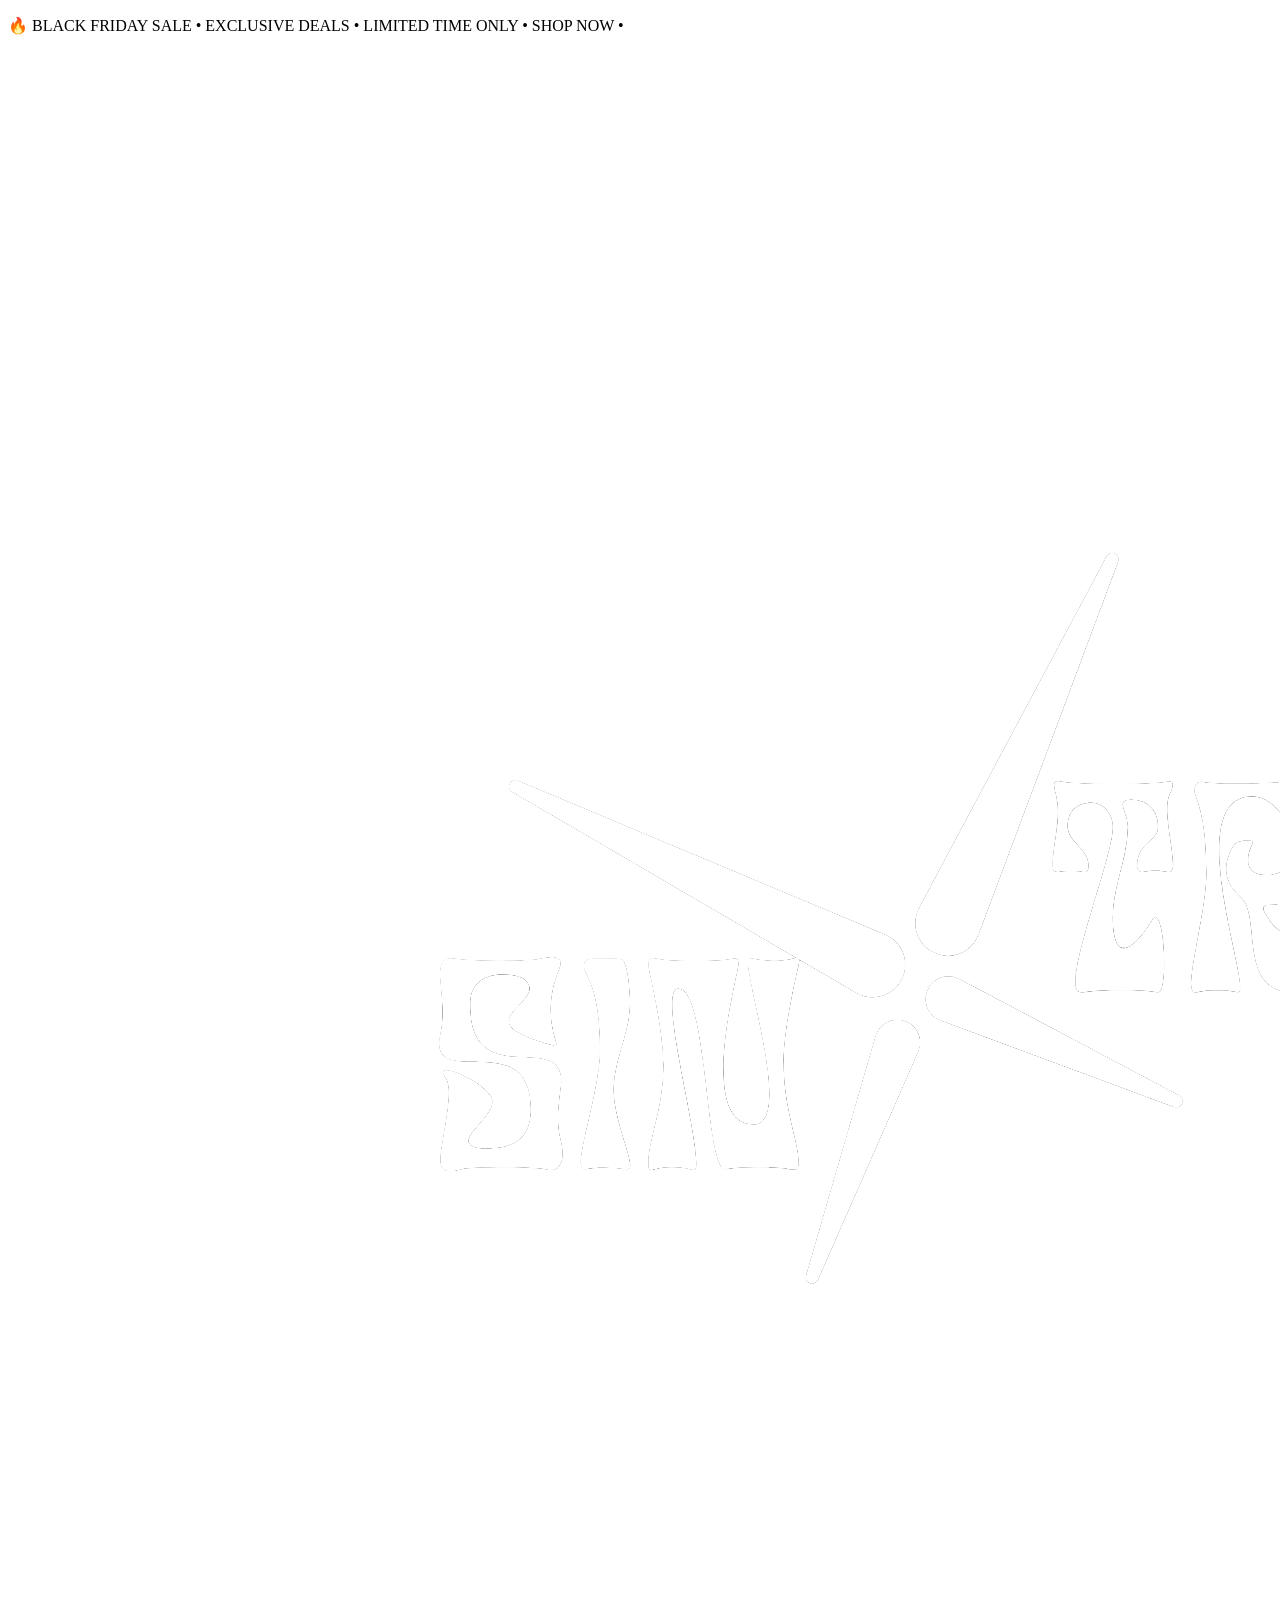
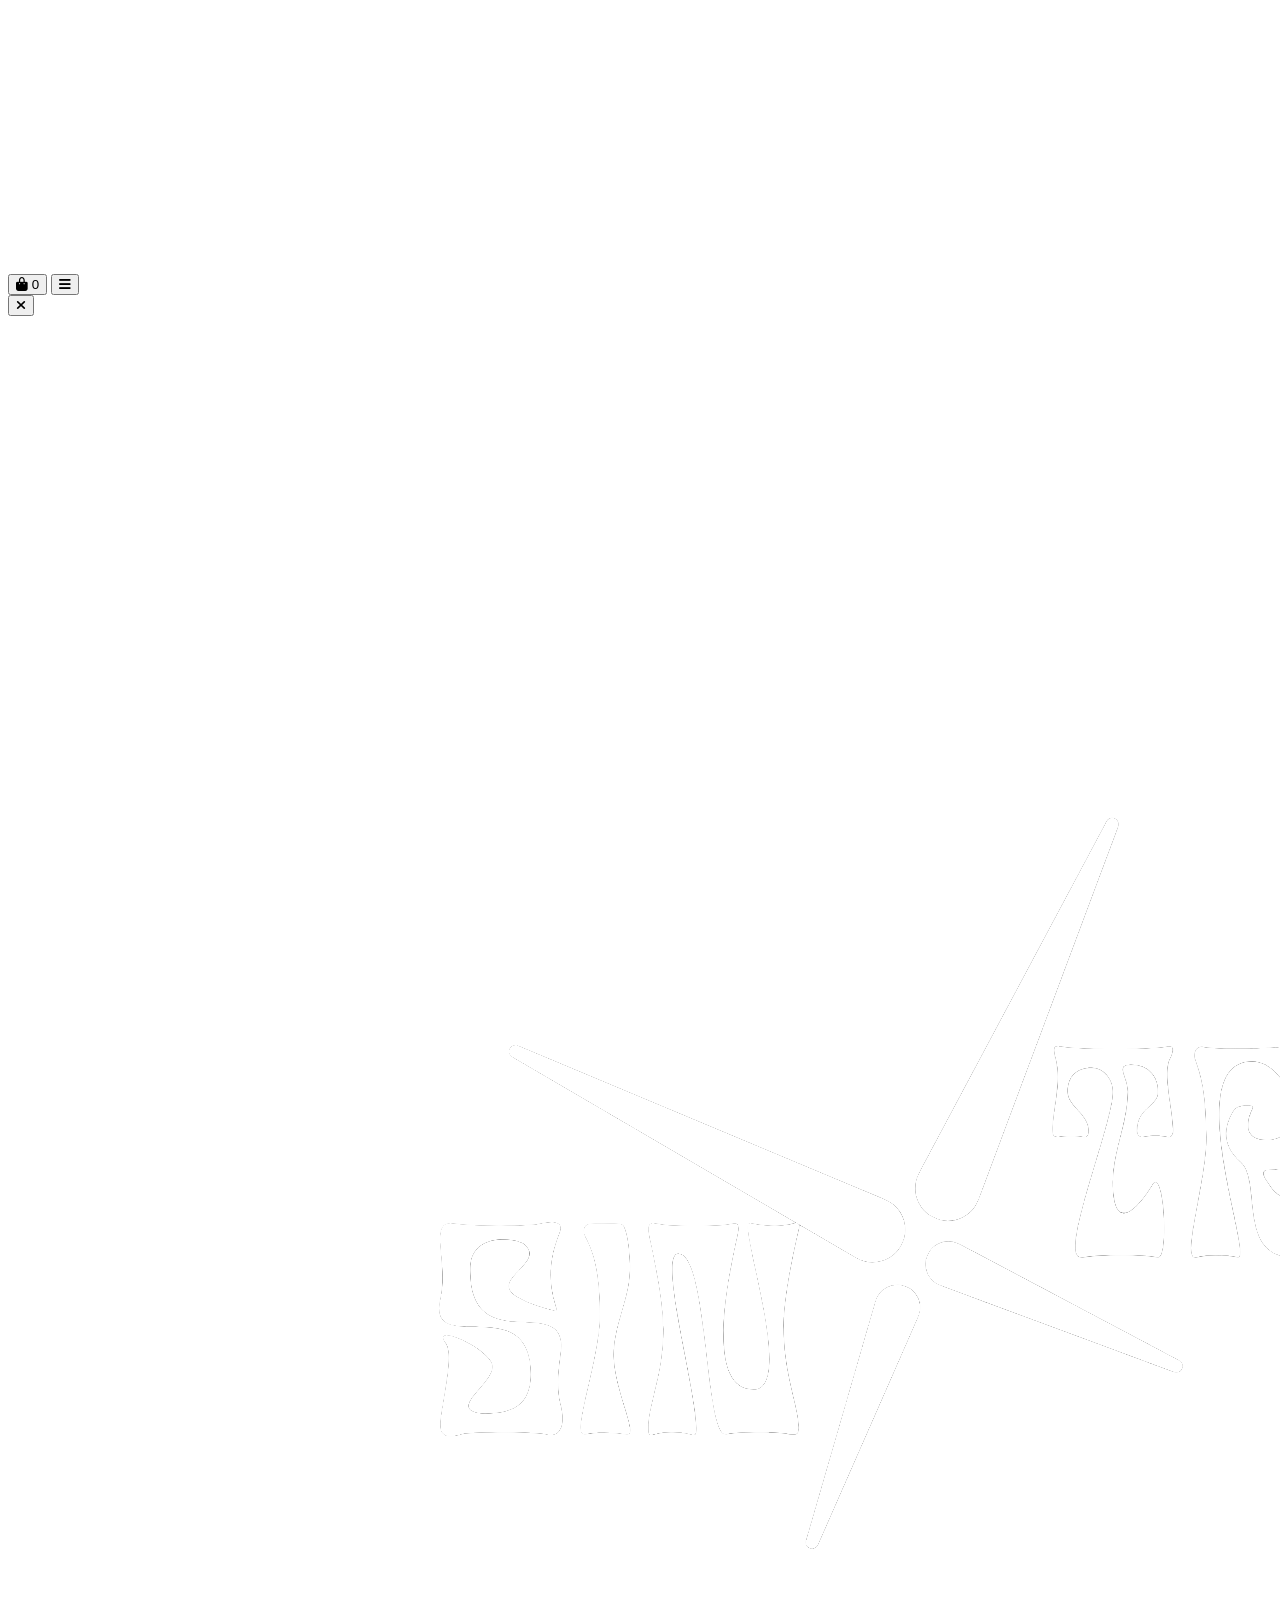
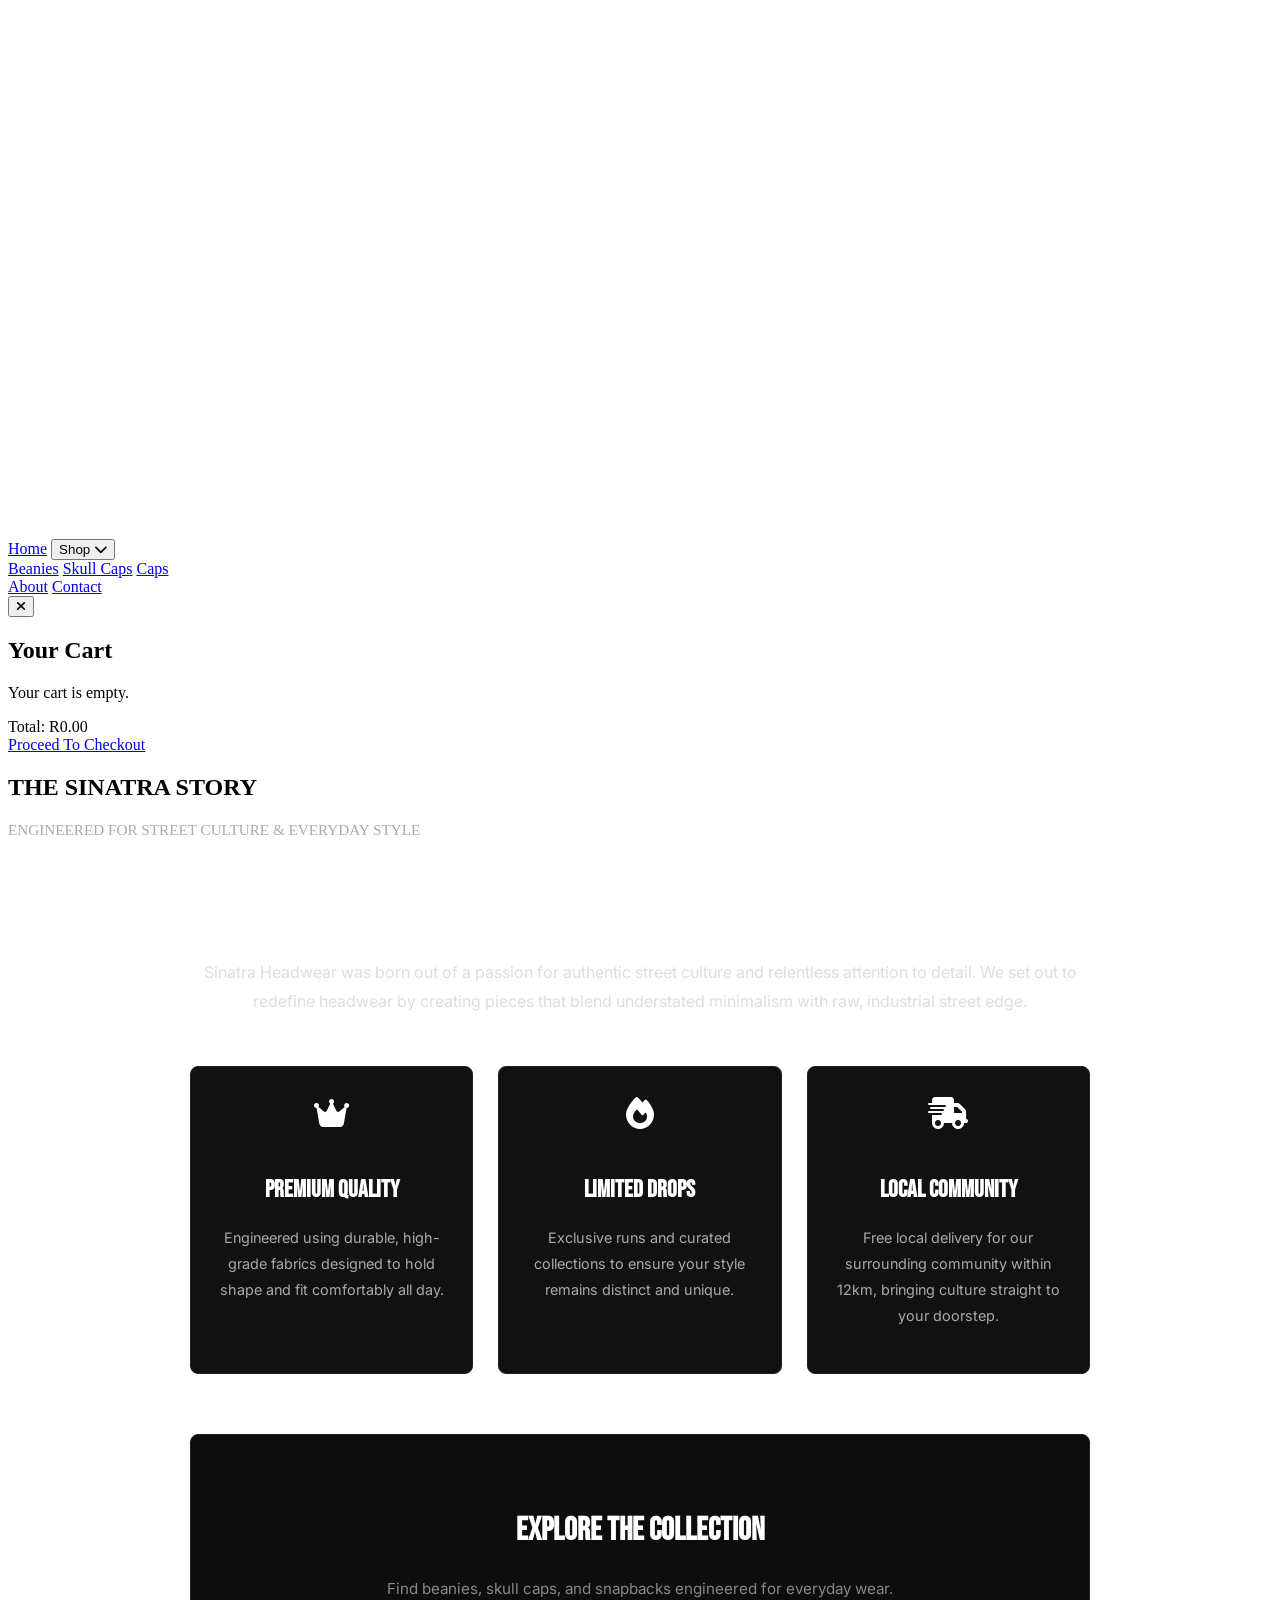
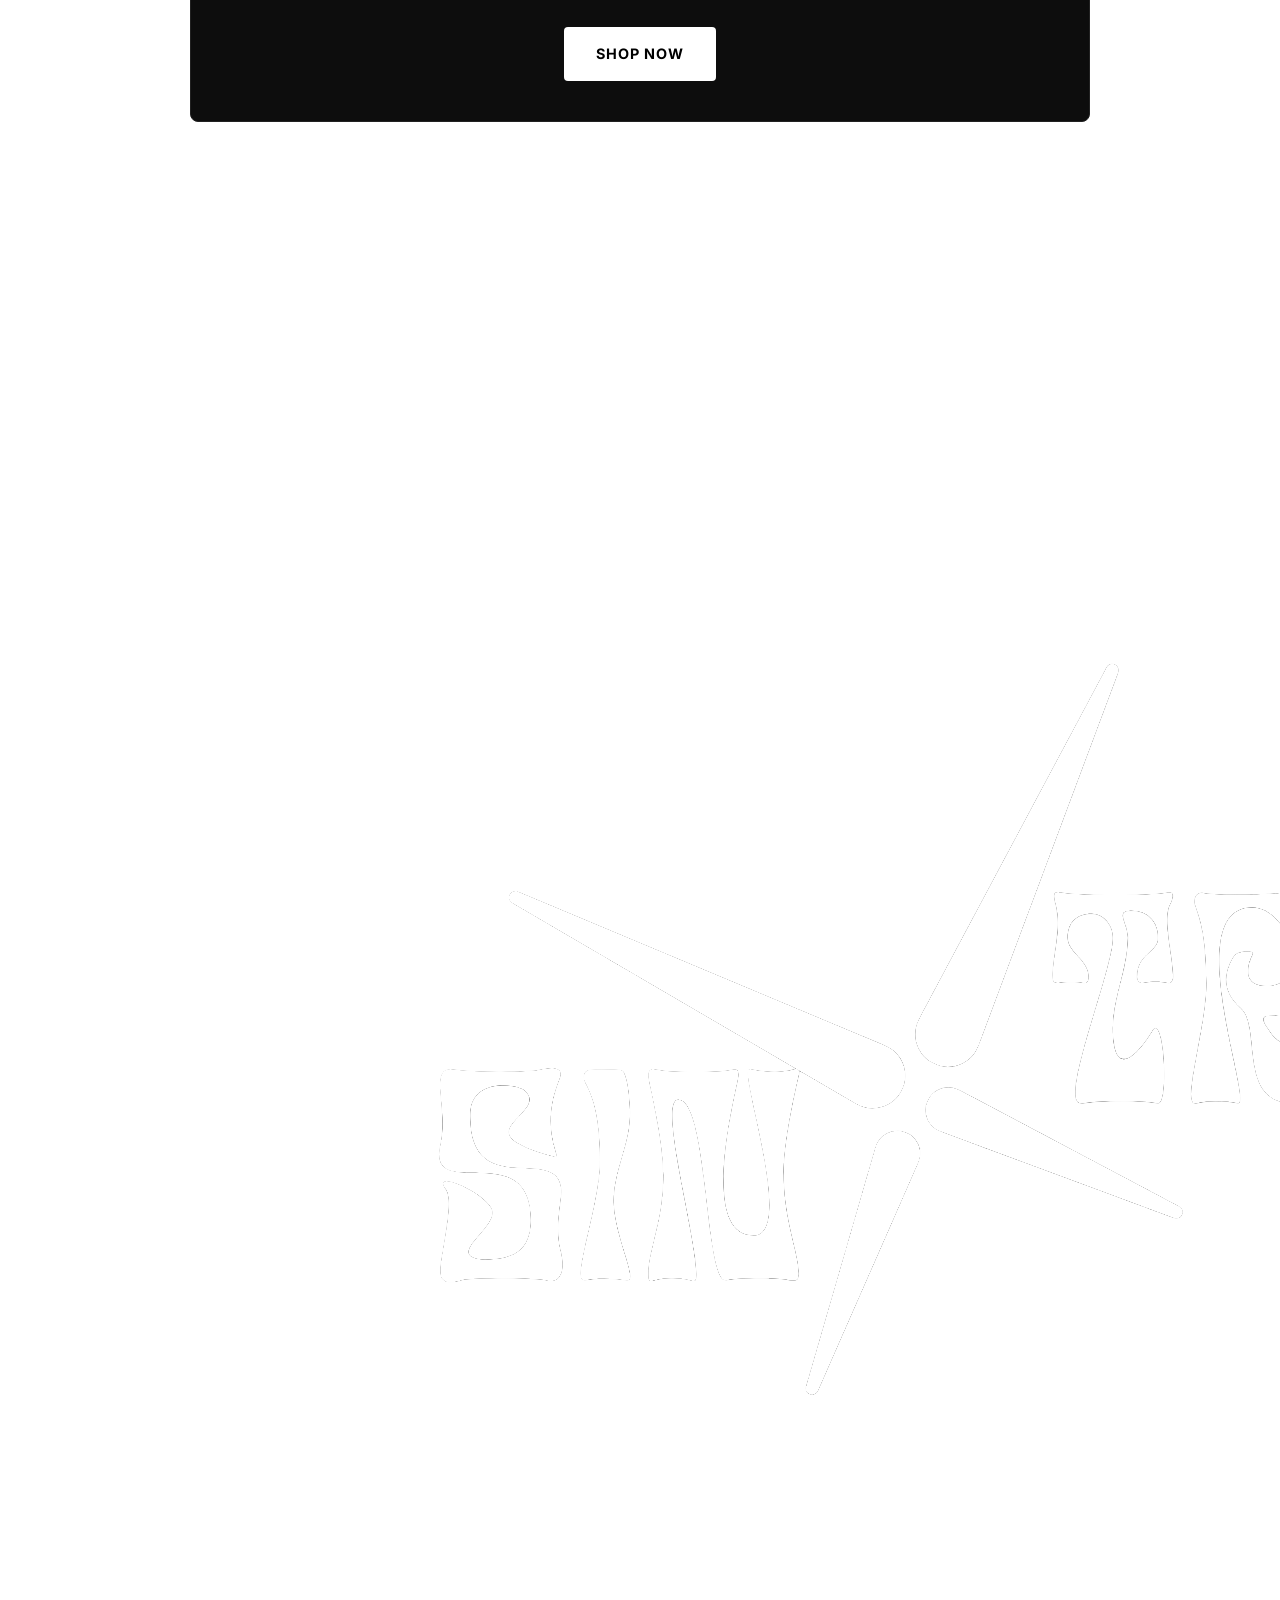
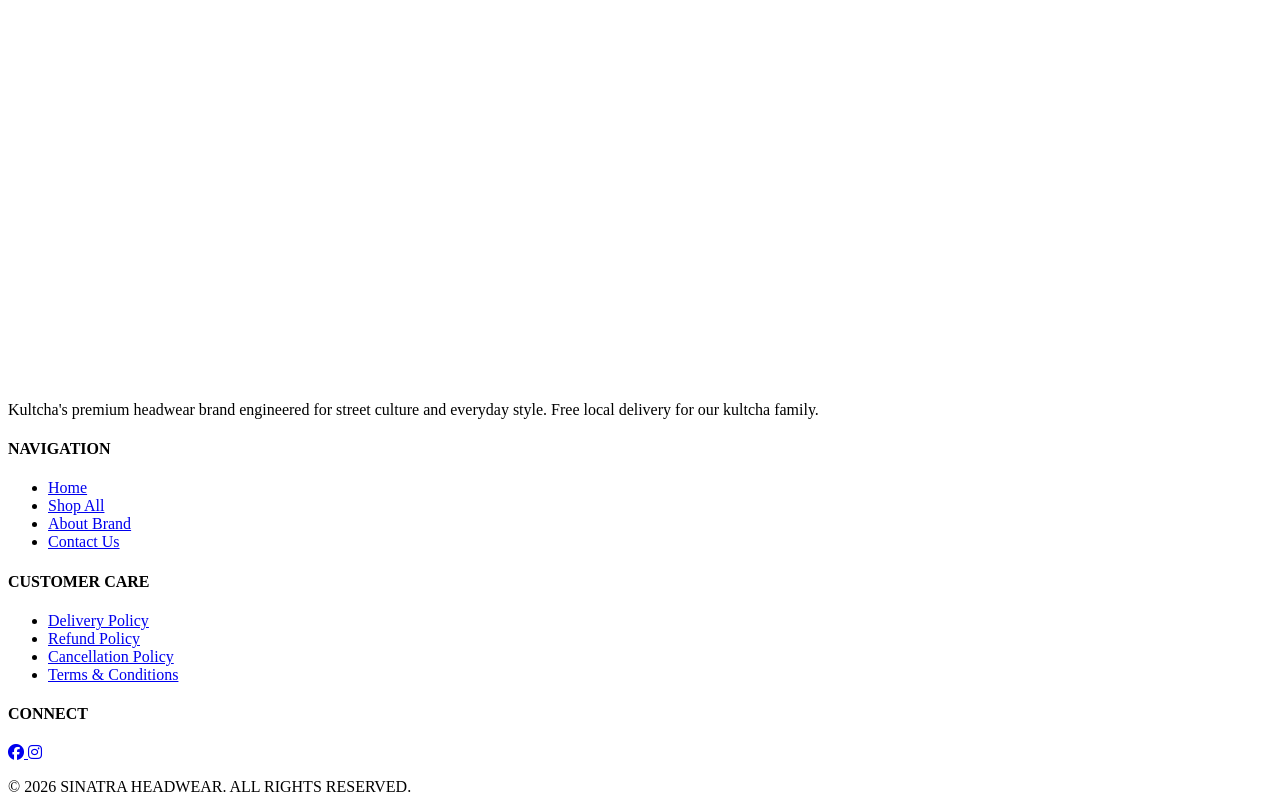
==== commit e26da104: "Update about.html" ====
--- a/about.html
+++ b/about.html
@@ -17,8 +17,11 @@
 <body>
 
   <div class="announcement-bar">
-    <p>Free Local Delivery • Free Delivery on Orders Over R600 • Delivery 4–12 Business Days • Limited Stock</p>
-  </div>
+  <p>
+    🔥 BLACK FRIDAY SALE • EXCLUSIVE DEALS •
+    LIMITED TIME ONLY • SHOP NOW •
+  </p>
+</div>
 
   <header>
     <a href="index.html" class="logo">
--- a/style.css
+++ b/style.css
@@ -1,1190 +1,555 @@
-/* ==========================
-   SINATRA HEADWEAR - DARK THEME
-========================== */
-
-* {
-  margin: 0;
-  padding: 0;
-  box-sizing: border-box;
+
+document.addEventListener("DOMContentLoaded", () => {
+
+  // ==========================================
+  // SINATRA HEADWEAR - BLACK FRIDAY
+  // ==========================================
+
+  const products = [
+  {
+    id: 1,
+    name: "Sinatra Skullie",
+    category: "skullcaps",
+    originalPrice: 209,
+    price: 100,
+    image: "IMG_9067.png",
+    colors: ["Black", "Grey"],
+    colorImages: {
+      "Black": "IMG_9074.png",
+      "Grey": "IMG_9067.png"
+    },
+    sizes: ["One Size"],
+    stock: 20,
+    inStock: true
+  },
+  {
+    id: 2,
+    name: "SNT Beanie",
+    category: "beanies",
+    originalPrice: 139,
+    price: 69.50,
+    image: "IMG_9081.png",
+    colors: ["Black", "Grey"],
+    colorImages: {
+      "Black": "IMG_9075.png",
+      "Grey": "IMG_9081.png"
+    },
+    sizes: ["One Size"],
+    stock: 0,
+    inStock: false
+  },
+  {
+    id: 3,
+    name: "SNT Trucker Cap",
+    category: "caps",
+    originalPrice: 279,
+    price: 139.50,
+    image: "IMG_9076.png",
+    colors: ["Olive"],
+    colorImages: {
+      "Olive": "IMG_9076.png"
+    },
+    sizes: ["One Size"],
+    stock: 0,
+    inStock: false
+  }
+];
+
+  // ==========================================
+  // ELEMENTS
+  // ==========================================
+
+  const menuBtn = document.getElementById("menuBtn");
+  const closeMenu = document.getElementById("closeMenu");
+  const menuPanel = document.getElementById("menuPanel");
+
+  const cartBtn = document.getElementById("cartBtn");
+  const closeCart = document.getElementById("closeCart");
+  const cartPanel = document.getElementById("cartPanel");
+
+  const cartCount = document.getElementById("cartCount");
+  const cartItemsContainer = document.getElementById("cartItems");
+  const cartTotal = document.getElementById("cartTotal");
+
+  const shopToggle = document.getElementById("shopToggle");
+  const shopLinks = document.getElementById("shopLinks");
+
+  const optionsModal = document.getElementById("optionsModal");
+  const closeModalX = document.getElementById("closeModalX");
+  const confirmAddToCartBtn =
+    document.getElementById("confirmAddToCartBtn");
+
+  const cartToast = document.getElementById("cartToast");
+
+  const colorSelect = document.getElementById("colorSelect");
+  const sizeSelect = document.getElementById("sizeSelect");
+  const quantityInput = document.getElementById("quantityInput");
+
+  const productGrid = document.getElementById("productGrid");
+  const filterBtns = document.querySelectorAll(".filter-btn");
+  const categoryTitle = document.getElementById("categoryTitle");
+
+  let selectedProductForModal = null;
+  let cart = [];
+
+  // ==========================================
+  // LOAD CART
+  // ==========================================
+
+  try {
+    cart = JSON.parse(localStorage.getItem("sinatra_cart")) || [];
+    if (!Array.isArray(cart)) cart = [];
+  } catch (error) {
+    cart = [];
+  }
+
+  // Always use the current Black Friday prices.
+  cart = cart.map(item => {
+    const matchingProduct = products.find(
+      product => product.id === Number(item.id)
+    );
+
+    if (!matchingProduct) return item;
+
+    return {
+      ...item,
+      price: matchingProduct.price,
+      originalPrice: matchingProduct.originalPrice
+    };
+  });
+
+  // ==========================================
+  // PRICE FORMATTING
+  // ==========================================
+
+  function formatPrice(amount) {
+    return `R${Number(amount).toFixed(2)}`;
+  }
+
+  // ==========================================
+  // CART DISPLAY
+  // ==========================================
+
+  function updateCartUI() {
+    const totalQty = cart.reduce(
+      (sum, item) => sum + Number(item.quantity || 1),
+      0
+    );
+
+    if (cartCount) {
+      cartCount.textContent = totalQty;
+    }
+
+    localStorage.setItem(
+      "sinatra_cart",
+      JSON.stringify(cart)
+    );
+
+    if (!cartItemsContainer) return;
+
+    if (cart.length === 0) {
+      cartItemsContainer.innerHTML =
+        '<p class="empty-msg">Your cart is empty.</p>';
+
+      if (cartTotal) {
+        cartTotal.textContent = "R0.00";
+      }
+
+      return;
+    }
+
+    let total = 0;
+
+    cartItemsContainer.innerHTML = cart.map((item, index) => {
+      const quantity = Number(item.quantity || 1);
+      const price = Number(item.price || 0);
+      const itemTotal = price * quantity;
+
+      total += itemTotal;
+
+      const itemImg =
+        item.colorImage || item.image || "IMG_9067.png";
+
+      return `
+        <div class="cart-item">
+
+          <div class="cart-item-details">
+
+            <img
+              src="${itemImg}"
+              alt="${item.name}"
+              class="cart-item-image"
+            >
+
+            <div>
+              <div class="cart-item-name">${item.name}</div>
+
+              <div class="cart-item-options">
+                Color: ${item.color || "Standard"}
+                | Size: ${item.size || "One Size"}
+                | Qty: ${quantity}
+              </div>
+
+              <div class="cart-item-sale-price">
+                ${formatPrice(itemTotal)}
+              </div>
+
+              <div class="cart-item-sale-label">
+                BLACK FRIDAY PRICE
+              </div>
+            </div>
+
+          </div>
+
+          <button
+            class="remove-cart-item"
+            data-index="${index}"
+            aria-label="Remove ${item.name}"
+          >
+            <i class="fa-solid fa-trash"></i>
+          </button>
+
+        </div>
+      `;
+    }).join("");
+
+    if (cartTotal) {
+      cartTotal.textContent = formatPrice(total);
+    }
+  }
+
+  // Remove products from cart
+  if (cartItemsContainer) {
+    cartItemsContainer.addEventListener("click", event => {
+      const removeBtn = event.target.closest(".remove-cart-item");
+
+      if (!removeBtn) return;
+
+      const index = Number(removeBtn.dataset.index);
+
+      if (!Number.isInteger(index)) return;
+
+      cart.splice(index, 1);
+      updateCartUI();
+    });
+  }
+
+  // ==========================================
+  // MENU AND CART DRAWERS
+  // ==========================================
+
+  if (menuBtn && menuPanel) {
+    menuBtn.addEventListener("click", () => {
+      menuPanel.classList.add("active");
+    });
+  }
+
+  if (closeMenu && menuPanel) {
+    closeMenu.addEventListener("click", () => {
+      menuPanel.classList.remove("active");
+    });
+  }
+
+  if (cartBtn && cartPanel) {
+    cartBtn.addEventListener("click", () => {
+      cartPanel.classList.add("active");
+    });
+  }
+
+  if (closeCart && cartPanel) {
+    closeCart.addEventListener("click", () => {
+      cartPanel.classList.remove("active");
+    });
+  }
+
+  // ==========================================
+  // SHOP SUB-MENU
+  // ==========================================
+
+  if (shopToggle && shopLinks) {
+    shopToggle.addEventListener("click", () => {
+      const isOpen = shopLinks.style.display === "block";
+
+      shopLinks.style.display = isOpen ? "none" : "block";
+    });
+  }
+
+  // ==========================================
+  // PRODUCT DISPLAY
+  // ==========================================
+
+  function renderProducts(category = "all") {
+    if (!productGrid) return;
+
+    const filteredProducts = category === "all"
+      ? products
+      : products.filter(product => product.category === category);
+
+    productGrid.innerHTML = filteredProducts.map(product => {
+      const soldOut =
+        !product.inStock || product.stock <= 0;
+
+      return `
+        <div class="product-card ${soldOut ? "out-of-stock" : ""}">
+
+          <div class="product-image-box">
+
+            <img
+              src="${product.image}"
+              alt="${product.name}"
+              loading="lazy"
+            >
+
+            <span class="sale-badge">
+              BLACK FRIDAY
+            </span>
+
+            ${
+  soldOut
+    ? '<span class="sold-out-badge">SOLD OUT</span>'
+    : ''
 }
 
-html {
-  scroll-behavior: smooth;
-}
-
-body {
-  font-family: 'Inter', sans-serif;
-  background: #000000;
-  color: #ffffff;
-}
-
-/* ANNOUNCEMENT BAR CONTAINER */
-.announcement-bar {
-  background-color: #fff;
-  color: #111;
-  overflow: hidden;
-  white-space: nowrap;
-  padding: 10px 0;
-  border-bottom: 1px solid #222;
-}
-
-/* SCROLLING TEXT ANIMATION */
-.announcement-bar p {
-  display: inline-block;
-  padding-left: 100%;
-  margin: 0;
-  font-size: 0.85rem;
-  letter-spacing: 1px;
-  text-transform: uppercase;
-  animation: marquee 10s linear infinite;
-}
-
-/* PAUSE ON HOVER (OPTIONAL) */
-.announcement-bar:hover p {
-  animation-play-state: paused;
-}
-
-/* MARQUEE KEYFRAMES */
-@keyframes marquee {
-  0% {
-    transform: translate(0, 0);
-  }
-  
-  100% {
-    transform: translate(-100%, 0);
-  }
-}
-
-/* Header */
-header {
-  position: sticky;
-  top: 0;
-  background: #000000;
-  height: 75px;
-  display: flex;
-  align-items: center;
-  justify-content: space-between;
-  padding: 0 22px;
-  z-index: 999;
-  border-bottom: 1px solid #222222;
-}
-
-/* Header Logo Image */
-.logo {
-  display: flex;
-  align-items: center;
-}
-
-.logo img {
-  height: 70px;
-  width: auto;
-  object-fit: contain;
-}
-
-/* Header Icons (Cart & Menu - White Color) */
-.header-icons {
-  display: flex;
-  align-items: center;
-  gap: 15px;
-}
-
-.header-icons button {
-  width: 45px;
-  height: 45px;
-  border: none;
-  background: none;
-  cursor: pointer;
-  position: relative;
-  font-size: 22px;
-  color: #ffffff; /* Sets icons to white */
-}
-
-.header-icons i {
-  color: #ffffff; /* Ensures FontAwesome icons are white */
-}
-
-#cartCount {
-  position: absolute;
-  top: -2px;
-  right: -2px;
-  width: 18px;
-  height: 18px;
-  background: #ffffff;
-  color: #000000;
-  border-radius: 50%;
-  font-size: 11px;
-  font-weight: 800;
-  display: flex;
-  justify-content: center;
-  align-items: center;
-}
-
-/* Hero Section */
-.hero {
-  min-height: 80vh;
-  display: flex;
-  flex-direction: column;
-  justify-content: center;
-  align-items: center;
-  text-align: center;
-  padding: 40px 20px;
-  background: #000000;
-}
-
-.welcome {
-  color: #888888;
-  letter-spacing: 2px;
-  margin-bottom: 15px;
-  text-transform: uppercase;
-  font-size: 12px;
-}
-
-.star-icon {
-  font-size: 24px;
-  color: #ffffff;
-  margin-bottom: 15px;
-}
-
-.hero h1 {
-  font-family: "Bebas Neue", sans-serif;
-  font-size: 56px;
-  line-height: 1.1;
-  letter-spacing: 2px;
-  color: #ffffff;
-}
-
-.hero p {
-  margin-top: 20px;
-  max-width: 420px;
-  color: #aaaaaa;
-  line-height: 1.6;
-  font-size: 14px;
-}
-
-.shop-btn {
-  margin-top: 35px;
-  text-decoration: none;
-  background: #ffffff;
-  color: #000000;
-  padding: 16px 45px;
-  border-radius: 30px;
-  font-weight: 700;
-  font-size: 14px;
-  letter-spacing: 1px;
-  transition: transform 0.2s ease, background 0.2s ease;
-}
-
-.shop-btn:hover {
-  background: #dddddd;
-  transform: translateY(-2px);
-}
-
-/* Featured Collections */
-.featured-collections {
-  padding: 50px 20px;
-  background: #000000;
-  border-top: 1px solid #1a1a1a;
-}
-
-.featured-collections h2 {
-  font-family: "Bebas Neue", sans-serif;
-  font-size: 32px;
-  letter-spacing: 2px;
-  text-align: center;
-  margin-bottom: 30px;
-}
-
-.collection-grid {
-  display: flex;
-  flex-direction: column;
-  gap: 20px;
-  max-width: 400px;
-  margin: 0 auto;
-}
-
-.collection-card {
-  background: #111111;
-  border: 1px solid #222222;
-  border-radius: 12px;
-  padding: 20px;
-  text-decoration: none;
-  color: #ffffff;
-}
-
-.card-icon-wrapper {
-  height: 110px;
-  background: #181818;
-  border-radius: 8px;
-  display: flex;
-  align-items: center;
-  justify-content: center;
-  font-size: 40px;
-  color: #666666;
-  position: relative;
-  margin-bottom: 15px;
-}
-
-.card-badge {
-  position: absolute;
-  top: 10px;
-  right: 10px;
-  background: #ffffff;
-  color: #000000;
-  font-size: 10px;
-  font-weight: 800;
-  padding: 4px 8px;
-  border-radius: 4px;
-}
-
-.card-title {
-  display: flex;
-  justify-content: space-between;
-  align-items: center;
-  font-weight: 600;
-}
-
-/* Side Drawers (Menu & Cart) */
-.menu-panel, .cart-panel {
-  position: fixed;
-  top: 0;
-  height: 100vh;
-  width: 320px;
-  max-width: 85%;
-  background: #111111;
-  color: #ffffff;
-  padding: 30px 25px;
-  transition: 0.4s ease;
-  z-index: 2000;
-  box-shadow: 0 0 30px rgba(0, 0, 0, 0.8);
-}
-
-.menu-panel {
-  left: -100%;
-}
-
-.menu-panel.active {
-  left: 0;
-}
-
-.cart-panel {
-  right: -100%;
-}
-
-.cart-panel.active {
-  right: 0;
-}
-
-#closeMenu, #closeCart {
-  background: none;
-  border: none;
-  font-size: 24px;
-  color: #ffffff;
-  float: right;
-  cursor: pointer;
-}
-
-.menu-logo {
-  display: flex;
-  justify-content: left;
-  align-items: left;
-  padding: 20px 0 30px;
-  border-bottom: 1px solid #222;
-  margin-bottom: 20px;
-}
-
-.menu-logo img {
-  width: 65px;
-  height: auto;
-  object-fit: contain;
-}
-.menu-panel nav {
-  display: flex;
-  flex-direction: column;
-}
-
-.menu-panel nav a, #shopToggle {
-  padding: 14px 0;
-  text-decoration: none;
-  color: #ffffff;
-  background: none;
-  border: none;
-  text-align: left;
-  font-size: 18px;
-  cursor: pointer;
-  border-bottom: 1px solid #222222;
-  display: flex;
-  justify-content: space-between;
-  align-items: center;
-}
-
-#shopLinks {
-  display: none;
-  padding-left: 15px;
-  background: #181818;
-}
-
-#shopLinks a {
-  font-size: 15px;
-  color: #aaaaaa;
-}
-
-.checkout-btn {
-  margin-top: 30px;
-  width: 100%;
-  height: 50px;
-  border: none;
-  border-radius: 25px;
-  background: #ffffff;
-  color: #000000;
-  font-size: 15px;
-  font-weight: 700;
-  cursor: pointer;
-}
-
-/* Footer Styling */
-.footer {
-  background: #0a0a0a;
-  border-top: 1px solid #222222;
-  padding: 40px 22px 20px 22px;
-  display: flex;
-  flex-direction: column;
-  gap: 40px;
-}
-
-.footer-logo img {
-  height: 40px;
-  width: auto;
-  margin-bottom: 10px;
-}
-
-.footer-brand p {
-  color: #888888;
-  font-size: 13px;
-  line-height: 1.5;
-}
-
-.footer-section h4 {
-  font-size: 12px;
-  letter-spacing: 1.5px;
-  color: #888888;
-  margin-bottom: 12px;
-}
-
-.footer-section ul {
-  list-style: none;
-  display: flex;
-  flex-direction: column;
-  gap: 10px;
-}
-
-.footer-section ul li a {
-  color: #ffffff;
-  text-decoration: none;
-  font-size: 14px;
-}
-
-.social-icons {
-  display: flex;
-  gap: 18px;
-}
-
-.social-icons a {
-  color: #ffffff;
-  font-size: 20px;
-}
-
-.footer-bottom {
-  border-top: 1px solid #222222;
-  padding-top: 20px;
-  text-align: center;
-  font-size: 11px;
-  color: #666666;
-}
-
-/* --- SHOP PAGE STYLES --- */
-.shop-header {
-  padding: 40px 20px 20px 20px;
-  text-align: center;
-  background: #000000;
-}
-
-.shop-header h1 {
-  font-family: "Bebas Neue", sans-serif;
-  font-size: 42px;
-  letter-spacing: 2px;
-  margin-bottom: 20px;
-}
-
-.filter-pills {
-  display: flex;
-  justify-content: center;
-  gap: 10px;
-  flex-wrap: wrap;
-}
-
-.filter-btn {
-  background: #111111;
-  color: #888888;
-  border: 1px solid #222222;
-  padding: 8px 18px;
-  border-radius: 20px;
-  font-size: 13px;
-  font-weight: 600;
-  cursor: pointer;
-  transition: 0.2s;
-}
-
-.filter-btn.active,
-.filter-btn:hover {
-  background: #ffffff;
-  color: #000000;
-  border-color: #ffffff;
-}
-
-.products-section {
-  padding: 30px 20px 60px 20px;
-  background: #000000;
-}
-
-.product-grid {
-  display: grid;
-  grid-template-columns: repeat(2, 1fr);
-  gap: 15px;
-  max-width: 600px;
-  margin: 0 auto;
-}
-
-.product-card {
-  background: #111111;
-  border: 1px solid #222222;
-  border-radius: 12px;
-  padding: 15px;
-  display: flex;
-  flex-direction: column;
-  justify-content: space-between;
-}
-
-.product-image-box {
-  height: 130px;
-  background: #181818;
-  border-radius: 8px;
-  display: flex;
-  align-items: center;
-  justify-content: center;
-  margin-bottom: 12px;
-  position: relative;
-}
-
-.product-image-box img {
-  max-height: 90px;
-  width: auto;
-  object-fit: contain;
-}
-
-.product-image-box i {
-  font-size: 45px;
-  color: #555555;
-}
-
-.product-title {
-  font-size: 14px;
-  font-weight: 700;
-  margin-bottom: 5px;
-}
-
-.product-price {
-  font-size: 13px;
-  color: #aaaaaa;
-  margin-bottom: 12px;
-}
-
-.add-cart-btn {
-  background: #ffffff;
-  color: #000000;
-  border: none;
-  padding: 10px;
-  border-radius: 20px;
-  font-weight: 700;
-  font-size: 12px;
-  cursor: pointer;
-  width: 100%;
-}
-
-.add-cart-btn:active {
-  transform: scale(0.96);
-}
-
-.cart-footer {
-  margin-top: 20px;
-  border-top: 1px solid #222222;
-  padding-top: 15px;
-}
-
-.cart-total-row {
-  display: flex;
-  justify-content: space-between;
-  font-size: 16px;
-  font-weight: 700;
-  margin-bottom: 15px;
-}
-
-.checkout-btn {
-  display: block;
-  text-align: center;
-  text-decoration: none;
-  line-height: 50px;
-}
-
-/* ==========================================
-   PRODUCT OPTIONS MODAL & TOAST NOTIFICATION
-   ========================================== */
-
-/* Modal Background Overlay */
-.modal-overlay {
-  position: fixed;
-  top: 0;
-  left: 0;
-  width: 100%;
-  height: 100%;
-  background: rgba(0, 0, 0, 0.6);
-  display: flex;
-  justify-content: center;
-  align-items: center;
-  z-index: 2000;
-}
-
-/* Options Popup Box */
-.modal-content {
-  background: #ffffff;
-  padding: 25px;
-  border-radius: 12px;
-  width: 90%;
-  max-width: 380px;
-  color: #111111;
-  font-family: 'Inter', sans-serif;
-  box-shadow: 0 10px 25px rgba(0, 0, 0, 0.3);
-}
-
-.modal-content h3 {
-  font-family: 'Bebas Neue', sans-serif;
-  font-size: 1.8rem;
-  margin-bottom: 15px;
-  letter-spacing: 1px;
-}
-
-.option-group {
-  margin-bottom: 15px;
-}
-
-.option-group label {
-  display: block;
-  font-size: 0.85rem;
-  font-weight: 600;
-  margin-bottom: 6px;
-  text-transform: uppercase;
-}
-
-.option-group select, 
-.option-group input {
-  width: 100%;
-  padding: 10px;
-  border: 1px solid #ccc;
-  border-radius: 6px;
-  font-size: 0.95rem;
-  box-sizing: border-box;
-}
-
-.modal-actions {
-  display: flex;
-  gap: 10px;
-  margin-top: 20px;
-}
-
-.confirm-btn {
-  flex: 1;
-  background-color: #000000;
-  color: #ffffff;
-  border: none;
-  padding: 12px;
-  border-radius: 6px;
-  font-weight: 600;
-  cursor: pointer;
-}
-
-.cancel-btn {
-  background: transparent;
-  border: 1px solid #ccc;
-  color: #333333;
-  padding: 12px 16px;
-  border-radius: 6px;
-  cursor: pointer;
-}
-
-/* Toast Notification */
-.cart-toast {
-  position: fixed;
-  bottom: 25px;
-  right: 25px;
-  background-color: #28a745;
-  color: #ffffff;
-  padding: 14px 20px;
-  border-radius: 8px;
-  font-family: 'Inter', sans-serif;
-  font-weight: 600;
-  box-shadow: 0 5px 15px rgba(0, 0, 0, 0.2);
-  z-index: 3000;
-  transition: opacity 0.3s ease, transform 0.3s ease;
-}
-
-/* Utility Class to Hide Elements */
-.hidden {
-  display: none !important;
-}
-
-/* ==========================================
-   GALXBOY-STYLE QUICK SELECT MODAL & TOAST
-   ========================================== */
-
-/* Dark Overlay behind Modal */
-.modal-overlay {
-  position: fixed;
-  top: 0;
-  left: 0;
-  width: 100vw;
-  height: 100vh;
-  background-color: rgba(0, 0, 0, 0.5);
-  display: flex;
-  justify-content: center;
-  align-items: center;
-  z-index: 9999;
-}
-
-/* White Container Card */
-.modal-card {
-  position: relative;
-  background-color: #ffffff;
-  width: 90%;
-  max-width: 400px;
-  padding: 30px 24px 24px 24px;
-  border-radius: 4px;
-  box-shadow: 0 4px 20px rgba(0, 0, 0, 0.15);
-  box-sizing: border-box;
-}
-
-/* Close 'X' Button at Top Right */
-.close-x {
-  position: absolute;
-  top: 10px;
-  right: 15px;
-  background: none;
-  border: none;
-  font-size: 28px;
-  font-weight: 300;
-  color: #000000;
-  cursor: pointer;
-  line-height: 1;
-}
-
-/* Form Fields */
-.modal-field {
-  margin-bottom: 18px;
-  text-align: left;
-}
-
-.modal-field label {
-  display: block;
-  font-family: 'Inter', sans-serif;
-  font-size: 14px;
-  color: #333333;
-  margin-bottom: 8px;
-  font-weight: 500;
-}
-
-/* Grey Input Select & Number Boxes */
-.modal-field select,
-.modal-field input[type="number"] {
-  width: 100%;
-  height: 46px;
-  background-color: #f0f0f2;
-  border: 1px solid #e2e2e5;
-  border-radius: 6px;
-  padding: 0 14px;
-  font-family: 'Inter', sans-serif;
-  font-size: 15px;
-  color: #111111;
-  box-sizing: border-box;
-  outline: none;
-  appearance: auto;
-}
-
-/* Main Black "ADD TO CART" Button */
-.modal-add-btn {
-  width: 100%;
-  height: 50px;
-  background-color: #000000;
-  color: #ffffff;
-  border: none;
-  border-radius: 4px;
-  font-family: 'Inter', sans-serif;
-  font-weight: 700;
-  font-size: 14px;
-  letter-spacing: 1px;
-  text-transform: uppercase;
-  cursor: pointer;
-  margin-top: 10px;
-  transition: background-color 0.2s ease;
-}
-
-.modal-add-btn:hover {
-  background-color: #222222;
-}
-
-/* Success Toast Popup */
-.cart-toast {
-  position: fixed;
-  bottom: 25px;
-  right: 25px;
-  background-color: #000000;
-  color: #ffffff;
-  padding: 14px 24px;
-  border-radius: 6px;
-  font-family: 'Inter', sans-serif;
-  font-size: 14px;
-  font-weight: 600;
-  box-shadow: 0 5px 15px rgba(0, 0, 0, 0.2);
-  z-index: 10000;
-  display: flex;
-  align-items: center;
-  gap: 10px;
-}
-
-/* Helper Class to Hide Elements */
-.hidden {
-  display: none !important;
-}
-
-/* CONTAINER ADJUSTMENTS */
-.card-icon-wrapper {
-  position: relative;
-  width: 100%;
-  height: 200px; /* Adjust height as needed */
-  display: flex;
-  align-items: center;
-  justify-content: center;
-  background-color: #111;
-  border-radius: 8px;
-  overflow: hidden;
-  padding: 10px;
-}
-
-/* MAKE IMAGES CONTAIN AND FIT RESPONSIBLY */
-.card-icon-wrapper img {
-  max-width: 70%;
-  max-height: 100%;
-  width: auto;
-  height: auto;
-  object-fit: contain; /* Prevents cropping and fits entire hat in card */
-  display: block;
-}
-
-/* DIM OUT-OF-STOCK PRODUCT CARDS */
-.product-card.out-of-stock img {
-  opacity: 0.5; /* Grays out/dims the image */
-  filter: grayscale(80%);
-}
-
-/* SOLD OUT BADGE */
-.sold-out-badge {
-  position: absolute;
-  top: 10px;
-  right: 10px;
-  background-color: #e63946; /* Red badge */
-  color: #ffffff;
-  font-family: 'Bebas Neue', sans-serif;
-  font-size: 0.9rem;
-  letter-spacing: 1px;
-  padding: 4px 10px;
-  border-radius: 4px;
-  text-transform: uppercase;
-  z-index: 2;
-}
-
-/* DISABLED BUTTON STYLE */
-.add-to-cart-btn:disabled {
-  background-color: #333333 !important;
-  color: #777777 !important;
-  cursor: not-allowed !important;
-  border: 1px solid #444444 !important;
-  opacity: 0.7;
-}
-
-.product-card{
-    opacity:0;
-    transform:translateY(30px);
-    animation:fadeUp .7s ease forwards;
-}
-
-@keyframes fadeUp{
-    from{
-        opacity:0;
-        transform:translateY(30px);
-    }
-    to{
-        opacity:1;
-        transform:translateY(0);
-    }
-}
-.product-card {
-  transition: .35s ease;
-}
-
-.product-card:hover {
-  transform: translateY(-8px);
-  box-shadow: 0 18px 40px rgba(0, 0, 0, .25);
-}
-
-button {
-  transition: .3s ease;
-}
-
-button:hover {
-  transform: scale(1.05);
-}
-
-button:active {
-  transform: scale(.96);
-}
-
-.product-card img {
-  transition: .4s ease;
-}
-
-.product-card:hover img {
-  transform: scale(1.08);
-}
-
-/* ===== HOME PAGE ANIMATIONS ===== */
-
-/* Page fade in */
-body {
-  animation: pageFade 0.8s ease-in;
-}
-
-@keyframes pageFade {
-  from {
-    opacity: 0;
-  }
-  
-  to {
-    opacity: 1;
-  }
-}
-
-
-/* Logo animation */
-.logo {
-  animation: logoDrop 1s ease;
-}
-
-@keyframes logoDrop {
-  from {
-    transform: translateY(-40px);
-    opacity: 0;
-  }
-  
-  to {
-    transform: translateY(0);
-    opacity: 1;
-  }
-}
-
-
-/* Hero text animation */
-.hero h1 {
-  animation: slideLeft 1s ease;
-}
-
-.hero p {
-  animation: slideLeft 1.3s ease;
-}
-
-
-@keyframes slideLeft {
-  from {
-    transform: translateX(-50px);
-    opacity: 0;
-  }
-  
-  to {
-    transform: translateX(0);
-    opacity: 1;
-  }
-}
-
-
-/* Button animation */
-.hero button {
-  animation: buttonPop 1.5s ease;
-}
-
-
-@keyframes buttonPop {
-  
-  from {
-    transform: scale(0.7);
-    opacity: 0;
-  }
-  
-  to {
-    transform: scale(1);
-    opacity: 1;
-  }
-  
-}
-
-
-/* Product cards animation */
-.product-card {
-  animation: productAppear 0.8s ease forwards;
-  opacity: 0;
-}
-
-
-.product-card:nth-child(1) {
-  animation-delay: 0.2s;
-}
-
-.product-card:nth-child(2) {
-  animation-delay: 0.4s;
-}
-
-.product-card:nth-child(3) {
-  animation-delay: 0.6s;
-}
-
-
-@keyframes productAppear {
-  
-  from {
-    transform: translateY(50px);
-    opacity: 0;
-  }
-  
-  to {
-    transform: translateY(0);
-    opacity: 1;
-  }
-  
-}
-
-
-/* Hover effect on products */
-.product-card:hover {
-  
-  transform: translateY(-10px);
-  transition: 0.3s ease;
-  
-}
-
-
-/* Images zoom slightly */
-.product-card img {
-  
-  transition: 0.4s ease;
-  
-}
-
-
-.product-card:hover img {
-  
-  transform: scale(1.05);
-  
-}
-
-/* ===== ABOUT PAGE ANIMATIONS ===== */
-
-/* About section fade in */
-.about-section {
-  animation: aboutFade 10s ease;
-}
-
-
-@keyframes aboutFade {
-  
-  from {
-    opacity: 0;
-    transform: translateY(40px);
-  }
-  
-  to {
-    opacity: 1;
-    transform: translateY(0);
-  }
-  
-}
-
-
-/* About image animation */
-.about-section img {
-  
-  animation: imageSlide 1.2s ease;
-  
-}
-
-
-@keyframes imageSlide {
-  
-  from {
-    opacity: 0;
-    transform: translateX(-50px);
-  }
-  
-  to {
-    opacity: 1;
-    transform: translateX(0);
-  }
-  
-}
-
-
-/* About heading animation */
-.about-section h1 {
-  
-  animation: headingMove 10s ease;
-  
-}
-
-
-@keyframes headingMove {
-  
-  from {
-    opacity: 0;
-    letter-spacing: 10px;
-  }
-  
-  to {
-    opacity: 1;
-    letter-spacing: normal;
-  }
-  
-}
-
-
-
-/* ===== CONTACT PAGE ANIMATIONS ===== */
-
-
-/* Contact container */
-.contact-container {
-  
-  animation: contactAppear 1s ease;
-  
-}
-
-
-@keyframes contactAppear {
-  
-  from {
-    opacity: 0;
-    transform: scale(0.9);
-  }
-  
-  to {
-    opacity: 1;
-    transform: scale(1);
-  }
-  
-}
-
-
-
-/* Contact form inputs */
-
-.contact-container input,
-.contact-container textarea {
-  
-  transition: 0.3s ease;
-  
-}
-
-
-.contact-container input:focus,
-.contact-container textarea:focus {
-  
-  transform: translateY(-3px);
-  box-shadow: 0 5px 15px rgba(0, 0, 0, 0.15);
-  
-}
-
-
-
-/* Contact button */
-
-.contact-container button {
-  
-  transition: 0.3s ease;
-  
-}
-
-
-.contact-container button:hover {
-  
-  transform: translateY(-5px);
-  letter-spacing: 1px;
-  
-}
-
-
-
-/* Page loading animation for all pages */
-
-body {
-  
-  animation: pageLoad 0.8s ease;
-  
-}
-
-
-@keyframes pageLoad {
-  
-  from {
-    opacity: 0;
-  }
-  
-  to {
-    opacity: 1;
-  }
-  
-}
-
-/* ==========================================
-   GALXBOY-STYLE COLOR SWATCHES FOR PRODUCTS
-   ========================================== */
-.color-swatches {
-  display: flex;
-  gap: 8px;
-  justify-content: center;
-  align-items: center;
-  margin: 10px 0 12px 0;
-}
-
-.color-swatch {
-  width: 20px;
-  height: 20px;
-  border-radius: 2px;
-  border: 1px solid #444;
-  cursor: pointer;
-  transition: transform 0.15s ease, border-color 0.15s ease;
-  padding: 0;
-  background-clip: padding-box;
-}
-
-.color-swatch:hover {
-  transform: scale(1.15);
-}
-
-.color-swatch.active {
-  border: 2px solid #ffffff !important;
-  box-shadow: 0 0 5px rgba(255, 255, 255, 0.5);
-  transform: scale(1.1);
-}
+          </div>
+
+          <div class="product-title">
+            ${product.name}
+          </div>
+
+          <div class="product-prices">
+
+            <span class="original-price">
+              ${formatPrice(product.originalPrice)}
+            </span>
+
+            <span class="sale-price">
+              ${formatPrice(product.price)}
+            </span>
+
+          </div>
+
+          <button
+            class="add-cart-btn"
+            data-product-id="${product.id}"
+            ${soldOut ? "disabled" : ""}
+          >
+            ${soldOut ? "SOLD OUT" : "ADD TO CART"}
+          </button>
+
+        </div>
+      `;
+    }).join("");
+
+    // Add-to-cart button events
+    productGrid.querySelectorAll(".add-cart-btn").forEach(button => {
+      button.addEventListener("click", () => {
+        const productId = Number(button.dataset.productId);
+
+        const product = products.find(
+          item => item.id === productId
+        );
+
+        if (!product || !product.inStock || product.stock <= 0) {
+          return;
+        }
+
+        openProductOptions(product);
+      });
+    });
+  }
+
+  // ==========================================
+  // CATEGORY FILTERS
+  // ==========================================
+
+  function updateCategoryTitle(category) {
+    if (!categoryTitle) return;
+
+    const titles = {
+      all: "ALL HEADWEAR",
+      beanies: "BEANIES",
+      skullcaps: "SKULL CAPS",
+      caps: "CAPS"
+    };
+
+    categoryTitle.textContent =
+      titles[category] || "ALL HEADWEAR";
+  }
+
+  if (filterBtns.length > 0) {
+    filterBtns.forEach(button => {
+      button.addEventListener("click", () => {
+        filterBtns.forEach(btn => {
+          btn.classList.remove("active");
+        });
+
+        button.classList.add("active");
+
+        const category = button.dataset.category || "all";
+
+        renderProducts(category);
+        updateCategoryTitle(category);
+      });
+    });
+
+    const urlParams = new URLSearchParams(window.location.search);
+    const categoryParam = urlParams.get("category");
+
+    const validCategories = [
+      "all",
+      "beanies",
+      "skullcaps",
+      "caps"
+    ];
+
+    const startingCategory =
+      validCategories.includes(categoryParam)
+        ? categoryParam
+        : "all";
+
+    filterBtns.forEach(button => {
+      button.classList.toggle(
+        "active",
+        button.dataset.category === startingCategory
+      );
+    });
+
+    renderProducts(startingCategory);
+    updateCategoryTitle(startingCategory);
+  }
+
+  // ==========================================
+  // PRODUCT OPTIONS MODAL
+  // ==========================================
+
+  function openProductOptions(product) {
+    if (!optionsModal) return;
+
+    selectedProductForModal = product;
+
+    if (colorSelect) {
+      colorSelect.innerHTML = product.colors.map(color => `
+        <option value="${color}">${color}</option>
+      `).join("");
+    }
+
+    if (sizeSelect) {
+      sizeSelect.innerHTML = product.sizes.map(size => `
+        <option value="${size}">${size}</option>
+      `).join("");
+    }
+
+    if (quantityInput) {
+      quantityInput.value = 1;
+      quantityInput.min = 1;
+      quantityInput.max = product.stock;
+    }
+
+    optionsModal.classList.remove("hidden");
+  }
+
+  function closeOptionsModal() {
+    if (optionsModal) {
+      optionsModal.classList.add("hidden");
+    }
+
+    selectedProductForModal = null;
+  }
+
+  if (closeModalX) {
+    closeModalX.addEventListener("click", closeOptionsModal);
+  }
+
+  if (optionsModal) {
+    optionsModal.addEventListener("click", event => {
+      if (event.target === optionsModal) {
+        closeOptionsModal();
+      }
+    });
+  }
+
+  // ==========================================
+  // ADD PRODUCT TO CART
+  // ==========================================
+
+  if (confirmAddToCartBtn) {
+    confirmAddToCartBtn.addEventListener("click", () => {
+      if (!selectedProductForModal) return;
+
+      const product = selectedProductForModal;
+
+      const selectedColor = colorSelect
+        ? colorSelect.value
+        : "Standard";
+
+      const selectedSize = sizeSelect
+        ? sizeSelect.value
+        : "One Size";
+
+      let selectedQty = quantityInput
+        ? parseInt(quantityInput.value, 10) || 1
+        : 1;
+
+      selectedQty = Math.max(
+        1,
+        Math.min(selectedQty, product.stock)
+      );
+
+      const chosenColorImg =
+        product.colorImages &&
+        product.colorImages[selectedColor]
+          ? product.colorImages[selectedColor]
+          : product.image;
+
+      // Check whether the same variant is already in the cart
+      const existingItem = cart.find(item =>
+        item.id === product.id &&
+        item.color === selectedColor &&
+        item.size === selectedSize
+      );
+
+      const currentQuantity = existingItem
+        ? Number(existingItem.quantity || 1)
+        : 0;
+
+      if (currentQuantity + selectedQty > product.stock) {
+        alert(
+          `Only ${product.stock} ${product.name}(s) are available.`
+        );
+        return;
+      }
+
+      if (existingItem) {
+        existingItem.quantity = currentQuantity + selectedQty;
+      } else {
+        cart.push({
+          ...product,
+          price: product.price,
+          originalPrice: product.originalPrice,
+          color: selectedColor,
+          colorImage: chosenColorImg,
+          size: selectedSize,
+          quantity: selectedQty
+        });
+      }
+
+      updateCartUI();
+      closeOptionsModal();
+
+      if (cartToast) {
+        cartToast.classList.remove("hidden");
+
+        setTimeout(() => {
+          cartToast.classList.add("hidden");
+        }, 3000);
+      }
+    });
+  }
+
+  // ==========================================
+  // INITIALISE
+  // ==========================================
+
+  updateCartUI();
+
+});
